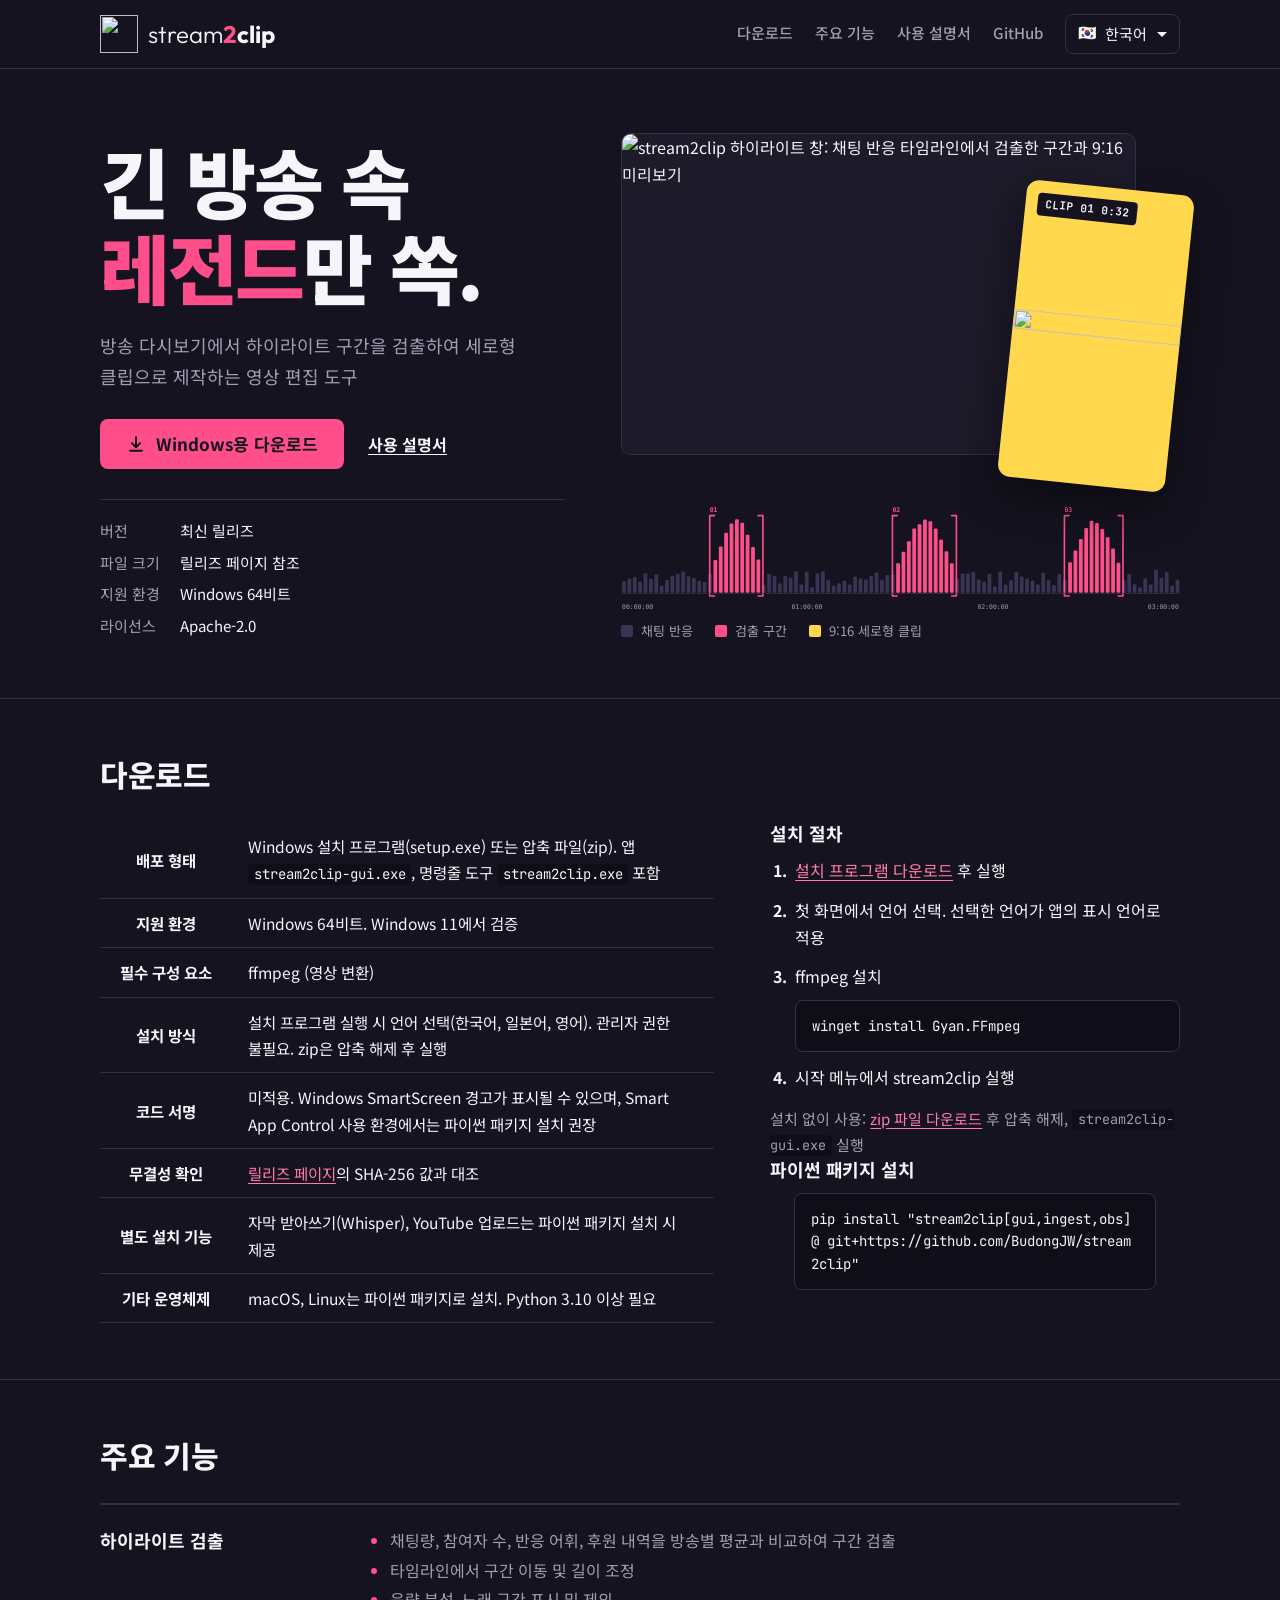
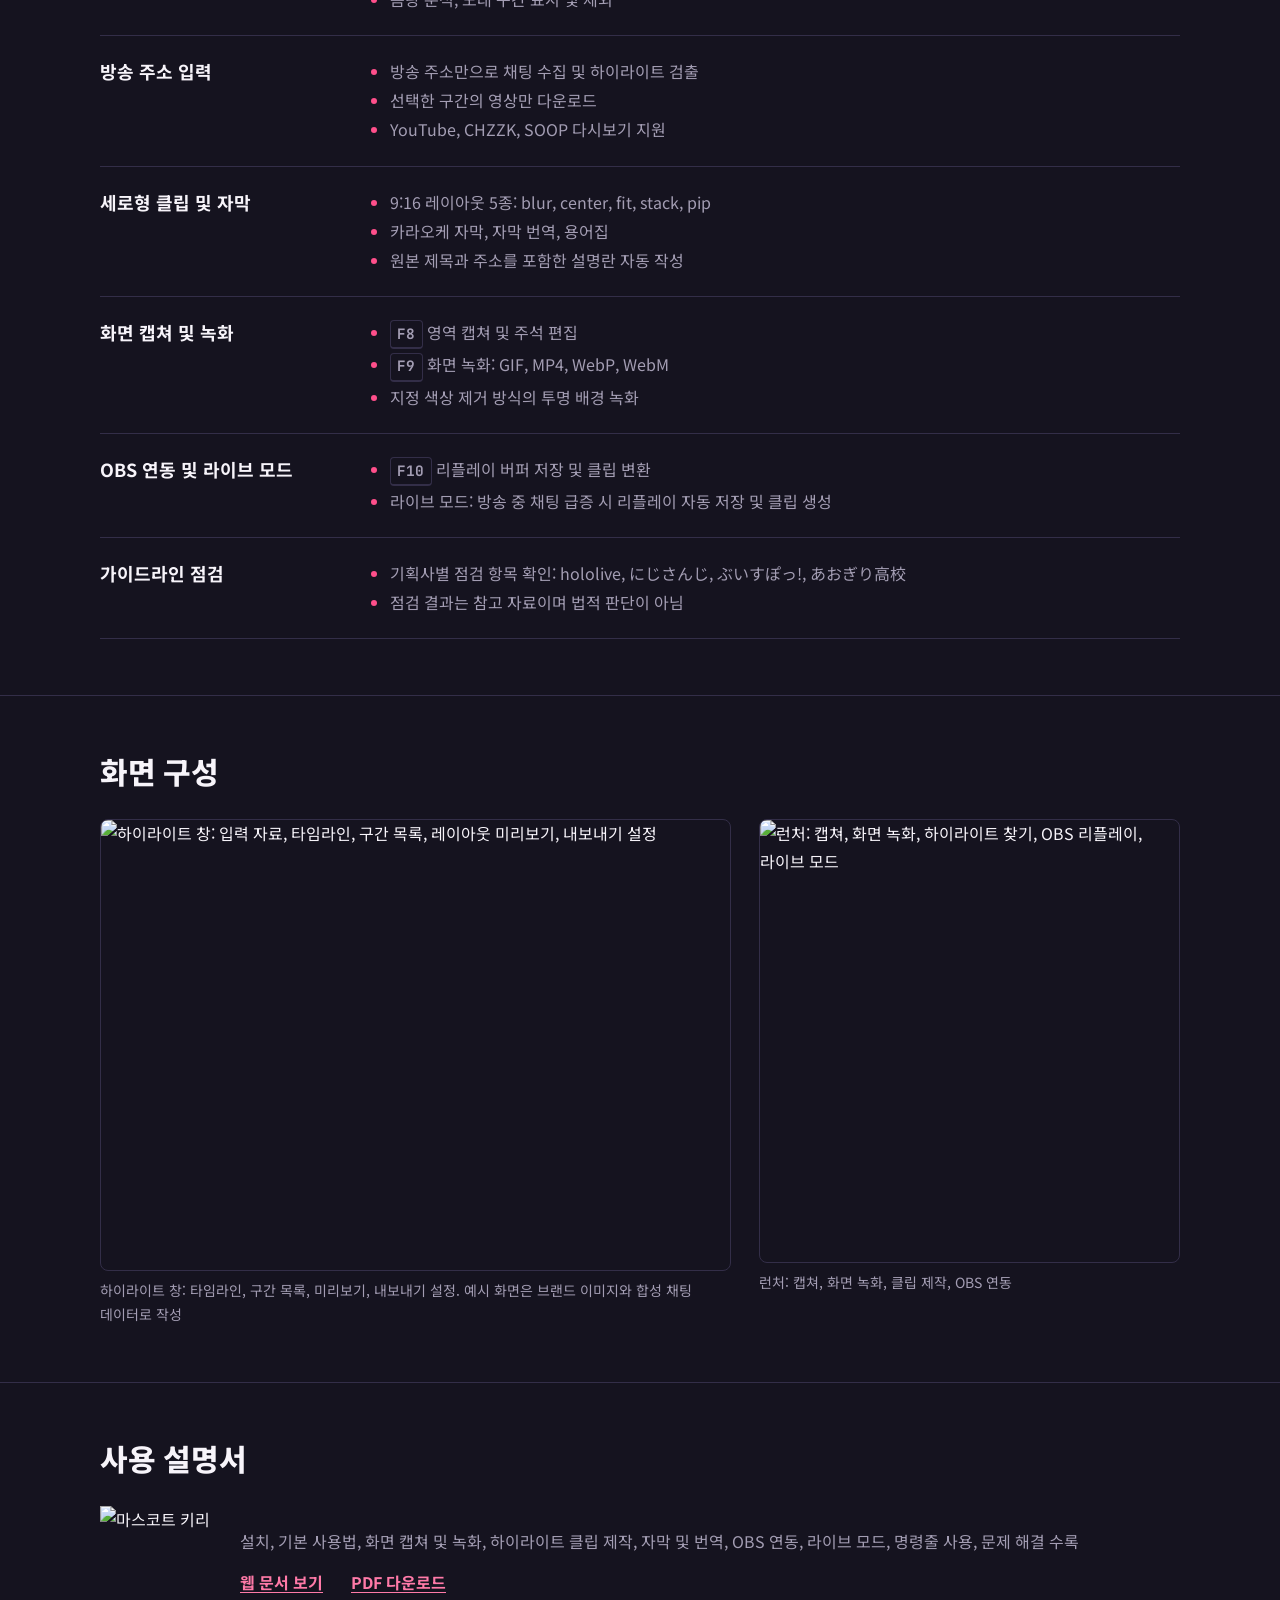
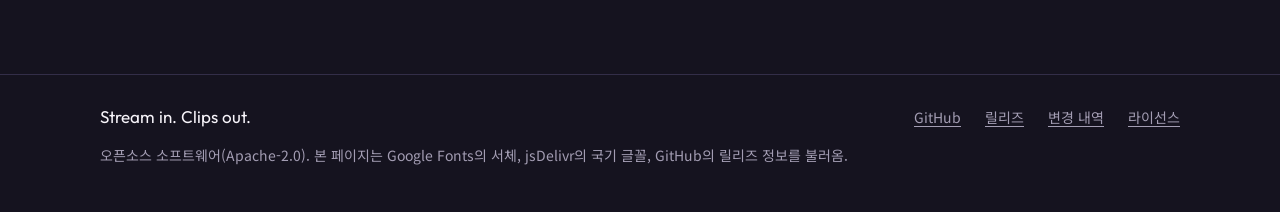
==== site/index.html @ 58d114ca "Release 0.6.0 Version numbers, changelog, README and docs for the new clip tools, the site manual in" ====
<!DOCTYPE html>
<html lang="ko">
<head>
<meta charset="utf-8">
<meta name="viewport" content="width=device-width, initial-scale=1">
<title>stream2clip - 방송 하이라이트 클립 제작 도구</title>
<meta name="description" content="방송 다시보기에서 하이라이트 구간을 검출하여 세로형 클립으로 제작하는 영상 편집 도구. Windows 실행 파일과 사용 설명서 제공.">
<meta name="theme-color" content="#15131F">
<meta property="og:type" content="website">
<meta property="og:title" content="stream2clip - Stream in. Clips out.">
<meta property="og:description" content="방송 다시보기에서 하이라이트 구간을 검출하여 세로형 클립으로 제작하는 영상 편집 도구">
<meta property="og:image" content="https://budongjw.github.io/stream2clip/assets/social.png">
<meta name="twitter:card" content="summary_large_image">
<link rel="alternate" hreflang="ko" href="https://budongjw.github.io/stream2clip/">
<link rel="alternate" hreflang="en" href="https://budongjw.github.io/stream2clip/en/">
<link rel="alternate" hreflang="ja" href="https://budongjw.github.io/stream2clip/ja/">
<link rel="icon" href="assets/favicon.ico" sizes="48x48">
<link rel="icon" href="assets/favicon.svg" type="image/svg+xml">
<link rel="apple-touch-icon" href="assets/apple-touch-icon.png">
<link rel="preconnect" href="https://fonts.googleapis.com">
<link rel="preconnect" href="https://fonts.gstatic.com" crossorigin>
<link rel="stylesheet" href="https://fonts.googleapis.com/css2?family=JetBrains+Mono:wght@400;700&family=Noto+Sans+KR:wght@400;500;700;900&family=Outfit:wght@300;700&display=swap">
<link rel="stylesheet" href="css/site.css">
</head>
<body>
<a class="skip" href="#main">본문으로 이동</a>

<header class="top">
  <div class="wrap">
    <a class="lockup" href="./" aria-label="stream2clip 홈">
      <img src="assets/symbol-on-dark.svg" alt="" width="38" height="38">
      <span><span class="s">stream</span><span class="two">2</span><span class="c">clip</span></span>
    </a>
    <nav class="nav" aria-label="주요 메뉴">
      <a href="#download">다운로드</a>
      <a href="#features">주요 기능</a>
      <a href="guide.html">사용 설명서</a>
      <a href="https://github.com/BudongJW/stream2clip">GitHub</a>
      <details class="lang">
        <summary aria-label="언어 선택"><span class="flag">🇰🇷</span> 한국어</summary>
        <ul>
          <li><a href="./" lang="ko" aria-current="true"><span class="flag">🇰🇷</span> 한국어</a></li>
          <li><a href="en/" lang="en" hreflang="en"><span class="flag">🇺🇸</span> English</a></li>
          <li><a href="ja/" lang="ja" hreflang="ja"><span class="flag">🇯🇵</span> 日本語</a></li>
        </ul>
      </details>
    </nav>
  </div>
</header>

<main id="main">
  <section class="hero">
    <div class="wrap">
      <div>
        <h1>긴 방송 속<br><em>레전드</em>만 쏙.</h1>
        <p class="summary">방송 다시보기에서 하이라이트 구간을 검출하여 세로형 클립으로 제작하는 영상 편집 도구</p>
        <div class="actions">
          <a class="btn" data-download href="https://github.com/BudongJW/stream2clip/releases/latest">
            <svg viewBox="0 0 24 24" fill="none" stroke="currentColor" stroke-width="2.4" stroke-linecap="round" stroke-linejoin="round" aria-hidden="true"><path d="M12 4v11"/><path d="m7 11 5 5 5-5"/><path d="M5 20h14"/></svg>
            Windows용 다운로드
          </a>
          <a class="text" href="guide.html">사용 설명서</a>
        </div>
        <dl class="facts">
          <dt>버전</dt><dd data-release="version">최신 릴리즈</dd>
          <dt>파일 크기</dt><dd data-release="size">릴리즈 페이지 참조</dd>
          <dt>지원 환경</dt><dd>Windows 64비트</dd>
          <dt>라이선스</dt><dd>Apache-2.0</dd>
        </dl>
      </div>

      <div>
        <div class="stage">
          <div class="frame">
            <img src="assets/shots/highlights_window.png" alt="stream2clip 하이라이트 창: 채팅 반응 타임라인에서 검출한 구간과 9:16 미리보기" width="1350" height="964">
          </div>
          <div class="clipcard" aria-hidden="true">
            <span class="time">CLIP 01 0:32</span>
            <img src="assets/kiri/kiri_laugh_512.png" alt="" width="512" height="512">
          </div>
        </div>
        <div class="timeline">
          <img src="img/timeline.svg" alt="채팅 반응 타임라인: 회색 막대는 평소 채팅량, 분홍 막대 세 묶음은 클립으로 검출된 구간" width="1040" height="196">
          <ul class="legend">
            <li><span class="sw"></span>채팅 반응</li>
            <li><span class="sw clip"></span>검출 구간</li>
            <li><span class="sw vert"></span>9:16 세로형 클립</li>
          </ul>
        </div>
      </div>
    </div>
  </section>

  <section class="block" id="download">
    <div class="wrap">
      <h2>다운로드</h2>
      <div class="split">
        <div class="tablewrap">
          <table>
            <tbody>
              <tr><th scope="row">배포 형태</th><td>Windows 설치 프로그램(setup.exe) 또는 압축 파일(zip). 앱 <code>stream2clip-gui.exe</code>, 명령줄 도구 <code>stream2clip.exe</code> 포함</td></tr>
              <tr><th scope="row">지원 환경</th><td>Windows 64비트. Windows 11에서 검증</td></tr>
              <tr><th scope="row">필수 구성 요소</th><td>ffmpeg (영상 변환)</td></tr>
              <tr><th scope="row">설치 방식</th><td>설치 프로그램 실행 시 언어 선택(한국어, 일본어, 영어). 관리자 권한 불필요. zip은 압축 해제 후 실행</td></tr>
              <tr><th scope="row">코드 서명</th><td>미적용. Windows SmartScreen 경고가 표시될 수 있으며, Smart App Control 사용 환경에서는 파이썬 패키지 설치 권장</td></tr>
              <tr><th scope="row">무결성 확인</th><td><a href="https://github.com/BudongJW/stream2clip/releases/latest">릴리즈 페이지</a>의 SHA-256 값과 대조</td></tr>
              <tr><th scope="row">별도 설치 기능</th><td>자막 받아쓰기(Whisper), YouTube 업로드는 파이썬 패키지 설치 시 제공</td></tr>
              <tr><th scope="row">기타 운영체제</th><td>macOS, Linux는 파이썬 패키지로 설치. Python 3.10 이상 필요</td></tr>
            </tbody>
          </table>
        </div>
        <div>
          <h3>설치 절차</h3>
          <ol class="procedure">
            <li><a data-download href="https://github.com/BudongJW/stream2clip/releases/latest">설치 프로그램 다운로드</a> 후 실행</li>
            <li>첫 화면에서 언어 선택. 선택한 언어가 앱의 표시 언어로 적용</li>
            <li>ffmpeg 설치
              <pre><code>winget install Gyan.FFmpeg</code></pre>
            </li>
            <li>시작 메뉴에서 stream2clip 실행</li>
          </ol>
          <p class="alt">설치 없이 사용: <a data-download="zip" href="https://github.com/BudongJW/stream2clip/releases/latest">zip 파일 다운로드</a> 후 압축 해제, <code>stream2clip-gui.exe</code> 실행</p>
          <h3 class="spaced">파이썬 패키지 설치</h3>
          <pre class="wrap"><code>pip install "stream2clip[gui,ingest,obs] @ git+https://github.com/BudongJW/stream2clip"</code></pre>
        </div>
      </div>
    </div>
  </section>

  <section class="block" id="features">
    <div class="wrap">
      <h2>주요 기능</h2>
      <dl class="features">
        <div>
          <dt>하이라이트 검출</dt>
          <dd><ul>
            <li>채팅량, 참여자 수, 반응 어휘, 후원 내역을 방송별 평균과 비교하여 구간 검출</li>
            <li>타임라인에서 구간 이동 및 길이 조정</li>
            <li>음량 분석, 노래 구간 표시 및 제외</li>
          </ul></dd>
        </div>
        <div>
          <dt>방송 주소 입력</dt>
          <dd><ul>
            <li>방송 주소만으로 채팅 수집 및 하이라이트 검출</li>
            <li>선택한 구간의 영상만 다운로드</li>
            <li>YouTube, CHZZK, SOOP 다시보기 지원</li>
          </ul></dd>
        </div>
        <div>
          <dt>세로형 클립 및 자막</dt>
          <dd><ul>
            <li>9:16 레이아웃 5종: blur, center, fit, stack, pip</li>
            <li>카라오케 자막, 자막 번역, 용어집</li>
            <li>원본 제목과 주소를 포함한 설명란 자동 작성</li>
          </ul></dd>
        </div>
        <div>
          <dt>화면 캡쳐 및 녹화</dt>
          <dd><ul>
            <li><kbd>F8</kbd> 영역 캡쳐 및 주석 편집</li>
            <li><kbd>F9</kbd> 화면 녹화: GIF, MP4, WebP, WebM</li>
            <li>지정 색상 제거 방식의 투명 배경 녹화</li>
          </ul></dd>
        </div>
        <div>
          <dt>OBS 연동 및 라이브 모드</dt>
          <dd><ul>
            <li><kbd>F10</kbd> 리플레이 버퍼 저장 및 클립 변환</li>
            <li>라이브 모드: 방송 중 채팅 급증 시 리플레이 자동 저장 및 클립 생성</li>
          </ul></dd>
        </div>
        <div>
          <dt>가이드라인 점검</dt>
          <dd><ul>
            <li>기획사별 점검 항목 확인: hololive, にじさんじ, ぶいすぽっ!, あおぎり高校</li>
            <li>점검 결과는 참고 자료이며 법적 판단이 아님</li>
          </ul></dd>
        </div>
      </dl>
    </div>
  </section>

  <section class="block" id="screens">
    <div class="wrap">
      <h2>화면 구성</h2>
      <div class="shots">
        <figure>
          <img src="assets/shots/highlights_window.png" alt="하이라이트 창: 입력 자료, 타임라인, 구간 목록, 레이아웃 미리보기, 내보내기 설정" width="1350" height="964" loading="lazy">
          <figcaption>하이라이트 창: 타임라인, 구간 목록, 미리보기, 내보내기 설정. 예시 화면은 브랜드 이미지와 합성 채팅 데이터로 작성</figcaption>
        </figure>
        <figure>
          <img src="assets/shots/launcher.png" alt="런처: 캡쳐, 화면 녹화, 하이라이트 찾기, OBS 리플레이, 라이브 모드" width="979" height="1031" loading="lazy">
          <figcaption>런처: 캡쳐, 화면 녹화, 클립 제작, OBS 연동</figcaption>
        </figure>
      </div>
    </div>
  </section>

  <section class="block" id="manual">
    <div class="wrap">
      <h2>사용 설명서</h2>
      <div class="manual">
        <img src="assets/kiri/kiri_wink_512.png" alt="마스코트 키리" width="512" height="512" loading="lazy">
        <div>
          <p>설치, 기본 사용법, 화면 캡쳐 및 녹화, 하이라이트 클립 제작, 자막 및 번역, OBS 연동, 라이브 모드, 명령줄 사용, 문제 해결 수록</p>
          <ul class="links">
            <li><a href="guide.html">웹 문서 보기</a></li>
            <li><a href="stream2clip-guide.pdf" download>PDF 다운로드</a></li>
          </ul>
        </div>
      </div>
    </div>
  </section>
</main>

<footer>
  <div class="wrap">
    <span class="tagline">Stream in. Clips out.</span>
    <a href="https://github.com/BudongJW/stream2clip">GitHub</a>
    <a href="https://github.com/BudongJW/stream2clip/releases">릴리즈</a>
    <a href="https://github.com/BudongJW/stream2clip/blob/main/CHANGELOG.md">변경 내역</a>
    <a href="https://github.com/BudongJW/stream2clip/blob/main/LICENSE">라이선스</a>
    <p>오픈소스 소프트웨어(Apache-2.0). 본 페이지는 Google Fonts의 서체, jsDelivr의 국기 글꼴, GitHub의 릴리즈 정보를 불러옴.</p>
  </div>
</footer>

<script src="js/site.js" defer></script>
</body>
</html>
---- site/css/site.css ----
/* stream2clip site. Colors and type are the brand's (assets/brand); the layout follows the content:
   facts in tables, procedures in numbered lists, no decoration that carries no information. */

:root {
  --ink: #15131F;
  --paper: #F7F4FA;
  --pink: #FF4F8B;
  --pink-light: #FF7AA8;
  --highlight: #FFD84D;
  --surface: #1D1A29;
  --border: #332E48;
  --muted: #A39DB3;

  --bg: var(--ink);
  --fg: var(--paper);
  --line: var(--border);
  --soft: var(--muted);
  --code-bg: #0F0D17;
  --link: var(--pink-light);

  --wordmark: "Outfit", "Noto Sans KR", sans-serif;
  --body: "Noto Sans KR", "Malgun Gothic", "Apple SD Gothic Neo", "Noto Sans CJK KR", sans-serif;
  --code: "JetBrains Mono", "Cascadia Mono", Consolas, "Noto Sans KR", monospace;
  --wrap: 1080px;
}

/* Japanese pages use the Japanese cut of the same face (the Korean one draws some kanji differently). */
:lang(ja) { --body: "Noto Sans JP", "Yu Gothic", "Hiragino Sans", "Noto Sans KR", sans-serif; --wordmark: "Outfit", "Noto Sans JP", sans-serif; }

/* The manual is read and printed on paper. */
.paper {
  --bg: var(--paper);
  --fg: var(--ink);
  --line: #DDD6E8;
  --soft: #5A5468;
  --code-bg: #ECE7F3;
  --link: #B81452;
}

* { box-sizing: border-box; }
html { -webkit-text-size-adjust: 100%; }
body {
  margin: 0;
  background: var(--bg);
  color: var(--fg);
  font-family: var(--body);
  font-size: 16px;
  line-height: 1.7;
  word-break: keep-all;
  overflow-wrap: anywhere;
}
img { max-width: 100%; height: auto; display: block; }
a { color: var(--link); text-underline-offset: 3px; }
h1, h2, h3 { line-height: 1.3; letter-spacing: -.01em; }
.wrap { width: min(var(--wrap), 100% - 48px); margin-inline: auto; }
.skip { position: absolute; left: -999px; top: 8px; background: var(--pink); color: var(--ink); padding: 8px 14px; border-radius: 6px; font-weight: 700; }
.skip:focus { left: 12px; }
:focus-visible { outline: 2px solid var(--highlight); outline-offset: 2px; }

/* ---------------------------------------------------------------- header */
.top { border-bottom: 1px solid var(--line); }
.top .wrap { display: flex; align-items: center; gap: 24px; min-height: 68px; }
.lockup { display: inline-flex; align-items: center; gap: 10px; text-decoration: none; color: var(--fg); font-family: var(--wordmark); font-size: 24px; line-height: 1; }
.lockup img { width: 38px; height: 38px; }
.lockup, .lockup span { flex: none; white-space: nowrap; }
.lockup .s { font-weight: 300; }
.lockup .two { font-weight: 700; color: var(--pink); }
.lockup .c { font-weight: 700; }
.nav { margin-left: auto; display: flex; flex-wrap: wrap; gap: 4px 22px; }
.nav a { color: var(--soft); text-decoration: none; font-size: 15px; font-weight: 500; padding: 6px 0; }
.nav a:hover { color: var(--fg); text-decoration: underline; }
.nav a[aria-current="page"] { color: var(--fg); font-weight: 700; }

/* Language menu. Windows has no flag emoji of its own, so the flags come from a small font that holds only them. */
@font-face {
  font-family: "Twemoji Country Flags";
  unicode-range: U+1F1E6-1F1FF;
  src: url("https://cdn.jsdelivr.net/npm/country-flag-emoji-polyfill@0.1.10/dist/TwemojiCountryFlags.woff2") format("woff2");
  font-display: swap;
}
.flag { font-family: "Twemoji Country Flags", "Apple Color Emoji", "Noto Color Emoji", sans-serif; }
.lang { position: relative; font-size: 15px; }
.lang summary { display: flex; align-items: center; gap: 8px; list-style: none; cursor: pointer; padding: 6px 12px; border: 1px solid var(--line); border-radius: 8px; color: var(--fg); white-space: nowrap; }
.lang summary::-webkit-details-marker { display: none; }
.lang summary::after { content: ""; border: 5px solid transparent; border-top-color: currentColor; margin: 5px 0 0 2px; }
.lang ul { position: absolute; right: 0; top: calc(100% + 6px); z-index: 5; margin: 0; padding: 6px; min-width: 100%; list-style: none; background: var(--bg); border: 1px solid var(--line); border-radius: 8px; }
.lang li a { display: flex; align-items: center; gap: 8px; padding: 8px 12px; border-radius: 6px; white-space: nowrap; }
.lang li a[aria-current] { font-weight: 700; color: var(--fg); }
.lang li a:hover { background: var(--code-bg); text-decoration: none; }

/* ---------------------------------------------------------------- shared pieces */
.btn {
  display: inline-flex; align-items: center; justify-content: center; gap: 10px;
  min-height: 50px; padding: 12px 26px; border-radius: 8px;
  background: var(--pink); color: var(--ink); font: 700 17px/1.2 var(--body); text-decoration: none;
}
.btn:hover { background: var(--pink-light); }
.btn svg { width: 20px; height: 20px; flex: none; }
code, kbd { font-family: var(--code); font-size: .9em; }
code { background: var(--code-bg); padding: .1em .4em; border-radius: 4px; }
kbd { display: inline-block; min-width: 1.9em; text-align: center; padding: .05em .45em; border-radius: 4px; border: 1px solid var(--line); border-bottom-width: 2px; font-weight: 700; }
pre { margin: 10px 0; padding: 14px 16px; border-radius: 8px; background: var(--code-bg); border: 1px solid var(--line); overflow-x: auto; font: 14px/1.6 var(--code); }
pre code { background: none; padding: 0; font-size: 1em; }
pre.wrap { white-space: pre-wrap; word-break: break-all; }
table { width: 100%; border-collapse: collapse; font-size: 15.5px; }
/* Header row and header column are centred; every cell is centred vertically. */
th, td { padding: 11px 16px; border-bottom: 1px solid var(--line); vertical-align: middle; }
td { text-align: left; }
th { text-align: center; font-weight: 700; }
thead th { font-size: 14px; color: var(--soft); border-bottom-width: 2px; white-space: nowrap; }
tbody th { white-space: nowrap; width: 1%; padding-inline: 20px; }
.tablewrap { overflow-x: auto; }
figure { margin: 0; }
figure img { border-radius: 8px; border: 1px solid var(--line); width: 100%; }
figcaption { font-size: 14px; color: var(--soft); margin-top: 8px; }

/* ---------------------------------------------------------------- home: hero */
.hero { padding: 64px 0 56px; }
.hero .wrap { display: grid; grid-template-columns: minmax(0, 5fr) minmax(0, 6fr); gap: 56px; align-items: center; }
.hero h1 { font-size: clamp(42px, 6vw, 76px); line-height: 1.14; letter-spacing: -.03em; font-weight: 900; margin: 0 0 20px; }
.hero h1 em { font-style: normal; color: var(--pink); }
.summary { font-size: 18px; color: var(--soft); margin: 0 0 28px; max-width: 26em; }
.actions { display: flex; flex-wrap: wrap; align-items: center; gap: 14px 24px; }
.actions .text { color: var(--fg); font-weight: 700; }
.facts { display: grid; grid-template-columns: auto 1fr; gap: 6px 20px; margin: 30px 0 0; padding: 18px 0 0; border-top: 1px solid var(--line); font-size: 15px; }
.facts dt { color: var(--soft); }
.facts dd { margin: 0; }

.stage { position: relative; padding-right: 44px; }
.frame { border-radius: 10px; border: 1px solid var(--line); background: var(--surface); overflow: hidden; aspect-ratio: 16 / 10; }
.frame img { width: 100%; height: 100%; object-fit: cover; object-position: left top; }
.clipcard {
  position: absolute; right: 0; bottom: -30px; width: 30%; aspect-ratio: 9 / 16;
  background: var(--highlight); color: var(--ink); border-radius: 12px; transform: rotate(6deg);
  box-shadow: 0 18px 40px rgba(0, 0, 0, .45); overflow: hidden; display: flex; flex-direction: column;
}
.clipcard .time { margin: 12px 12px 0; align-self: flex-start; background: var(--ink); color: var(--paper); font: 700 11px/1 var(--code); padding: 6px 8px; border-radius: 4px; white-space: nowrap; }
.clipcard img { margin-top: auto; width: 100%; }
.timeline { margin-top: 52px; }
.timeline img { width: 100%; }
.legend { display: flex; flex-wrap: wrap; gap: 4px 22px; margin: 8px 0 0; padding: 0; list-style: none; font-size: 13px; color: var(--soft); }
.legend li { display: inline-flex; align-items: center; gap: 8px; }
.sw { width: 12px; height: 12px; border-radius: 2px; background: #3A3454; }
.sw.clip { background: var(--pink); }
.sw.vert { background: var(--highlight); }

/* ---------------------------------------------------------------- home: sections */
.block { padding: 56px 0; border-top: 1px solid var(--line); }
.block h2 { font-size: 30px; font-weight: 800; margin: 0 0 28px; }
.block h3 { font-size: 18px; font-weight: 700; margin: 0 0 12px; }
.split { display: grid; grid-template-columns: minmax(0, 3fr) minmax(0, 2fr); gap: 56px; align-items: start; }
.procedure { margin: 0; padding-left: 1.3em; }
.procedure li { margin: 0 0 12px; padding-left: 4px; }
.procedure li::marker { font-weight: 700; }
.spaced { margin-top: 30px; }
.alt { margin: 14px 0 0; font-size: 15px; color: var(--soft); }

.features { margin: 0; }
.features > div { display: grid; grid-template-columns: 240px minmax(0, 1fr); gap: 32px; padding: 20px 0; border-bottom: 1px solid var(--line); }
.features > div:first-child { border-top: 2px solid var(--line); }
.features dt { font-size: 18px; font-weight: 700; }
.features dd { margin: 0; }
.features ul, .plain { margin: 0; padding-left: 1.1em; }
.features li, .plain li { margin: 2px 0; color: var(--soft); }
.features li::marker, .plain li::marker { color: var(--pink); }

.shots { display: grid; grid-template-columns: 3fr 2fr; gap: 28px; align-items: start; }
.manual { display: grid; grid-template-columns: 112px minmax(0, 1fr); gap: 28px; align-items: center; }
.manual .links { display: flex; flex-wrap: wrap; gap: 8px 28px; margin: 14px 0 0; padding: 0; list-style: none; font-weight: 700; }
.manual p { margin: 0; color: var(--soft); }

footer { border-top: 1px solid var(--line); padding: 28px 0 44px; color: var(--soft); font-size: 14px; }
footer .wrap { display: flex; flex-wrap: wrap; gap: 8px 24px; align-items: baseline; }
footer .tagline { font-family: var(--wordmark); font-size: 17px; color: var(--fg); margin-right: auto; }
footer a { color: var(--soft); }
footer .links { display: flex; flex-wrap: wrap; gap: 8px 24px; }
footer p { flex-basis: 100%; margin: 4px 0 0; }

/* ---------------------------------------------------------------- manual */
.dochead { padding: 40px 0 20px; border-bottom: 3px solid var(--pink); }
.dochead h1 { font-size: clamp(32px, 4.4vw, 46px); font-weight: 900; letter-spacing: -.02em; margin: 0 0 14px; }
.dochead dl { display: grid; grid-template-columns: auto 1fr; gap: 2px 18px; margin: 0; font-size: 15px; color: var(--soft); }
.dochead dd { margin: 0; color: var(--fg); }
.doc { display: grid; grid-template-columns: 220px minmax(0, 1fr); gap: 56px; padding: 32px 0 72px; align-items: start; }
.toc { position: sticky; top: 24px; font-size: 15px; max-height: calc(100vh - 48px); overflow: auto; }
.toc h2 { font-size: 15px; margin: 0 0 10px; }
.doc .toc ol { margin: 0; padding-left: 2.2em; }
.toc li { margin: 5px 0; }
.toc a { color: var(--fg); text-decoration: none; }
.toc a:hover { text-decoration: underline; }
.toc .pdf { display: inline-block; margin-top: 18px; font-weight: 700; color: var(--link); }

.doc article { min-width: 0; max-width: 46em; counter-reset: chapter; }
.doc article h2 { font-size: 26px; font-weight: 800; margin: 52px 0 14px; counter-increment: chapter; counter-reset: part; }
.doc article h2:first-child { margin-top: 0; }
.doc article h2::before { content: counter(chapter) ". "; }
.doc article h3 { font-size: 18px; font-weight: 700; margin: 28px 0 8px; counter-increment: part; }
.doc article h3::before { content: counter(chapter) "." counter(part) " "; }
.doc p { margin: 10px 0; }
.doc ul, .doc ol { padding-left: 1.3em; margin: 10px 0; }
.doc li { margin: 5px 0; }
.doc li::marker { font-weight: 700; }
.doc figure { margin: 20px 0; }
.doc table { margin: 12px 0; }
.note { border: 1px solid var(--line); border-radius: 8px; padding: 14px 18px; margin: 18px 0; }
.note h4 { margin: 0 0 6px; font-size: 15px; }
.note ul { margin: 0; }
.note.kiri { display: grid; grid-template-columns: 64px minmax(0, 1fr); gap: 16px; align-items: center; }

/* ---------------------------------------------------------------- small screens */
@media (max-width: 900px) {
  .hero { padding-top: 40px; }
  .hero .wrap, .split, .shots { grid-template-columns: 1fr; gap: 40px; }
  .features > div { grid-template-columns: 1fr; gap: 8px; }
  .dochead { padding-top: 28px; }
  .doc { grid-template-columns: 1fr; gap: 28px; padding-top: 24px; }
  .toc { position: static; max-height: none; padding-bottom: 20px; border-bottom: 1px solid var(--line); }
  .toc ol { columns: 2; column-gap: 32px; }
}
@media (max-width: 560px) {
  .wrap { width: min(var(--wrap), 100% - 32px); }
  .top .wrap { gap: 12px; padding: 10px 0; }
  .lockup { font-size: 20px; }
  .lockup img { width: 32px; height: 32px; }
  .nav { gap: 2px 16px; }
  .btn { width: 100%; }
  .stage { padding-right: 26px; }
  .clipcard { width: 36%; bottom: -24px; border-radius: 10px; }
  .clipcard .time { font-size: 9px; margin: 8px 8px 0; padding: 4px 5px; }
  .manual { grid-template-columns: 72px minmax(0, 1fr); gap: 18px; }
  .block { padding: 44px 0; }
  th, td { padding: 10px 10px; }
  tbody th { white-space: normal; width: 34%; padding-inline: 8px; }
}

/* ---------------------------------------------------------------- print: the manual as a PDF */
@page { size: A4; margin: 16mm 15mm; }
@media print {
  body { font-size: 10.5pt; line-height: 1.6; background: #fff; }
  .top, .toc, .skip, footer .links { display: none !important; }
  .wrap { width: 100%; }
  .doc { display: block; padding: 0; }
  .doc article { max-width: none; }
  .dochead { padding-top: 0; }
  .doc article h2 { margin-top: 26px; break-after: avoid; }
  .doc article h2:first-child { margin-top: 18px; }
  .doc article h3 { break-after: avoid; }
  pre, figure, tr, .note { break-inside: avoid; }
  pre { font-size: 9pt; white-space: pre-wrap; }
  .tablewrap { overflow: visible; }
  table { font-size: inherit; }
  .doc figure img { max-height: 90mm; width: auto; margin-inline: auto; }
  a { color: inherit; }
  footer { padding: 12px 0 0; font-size: 9pt; }
}
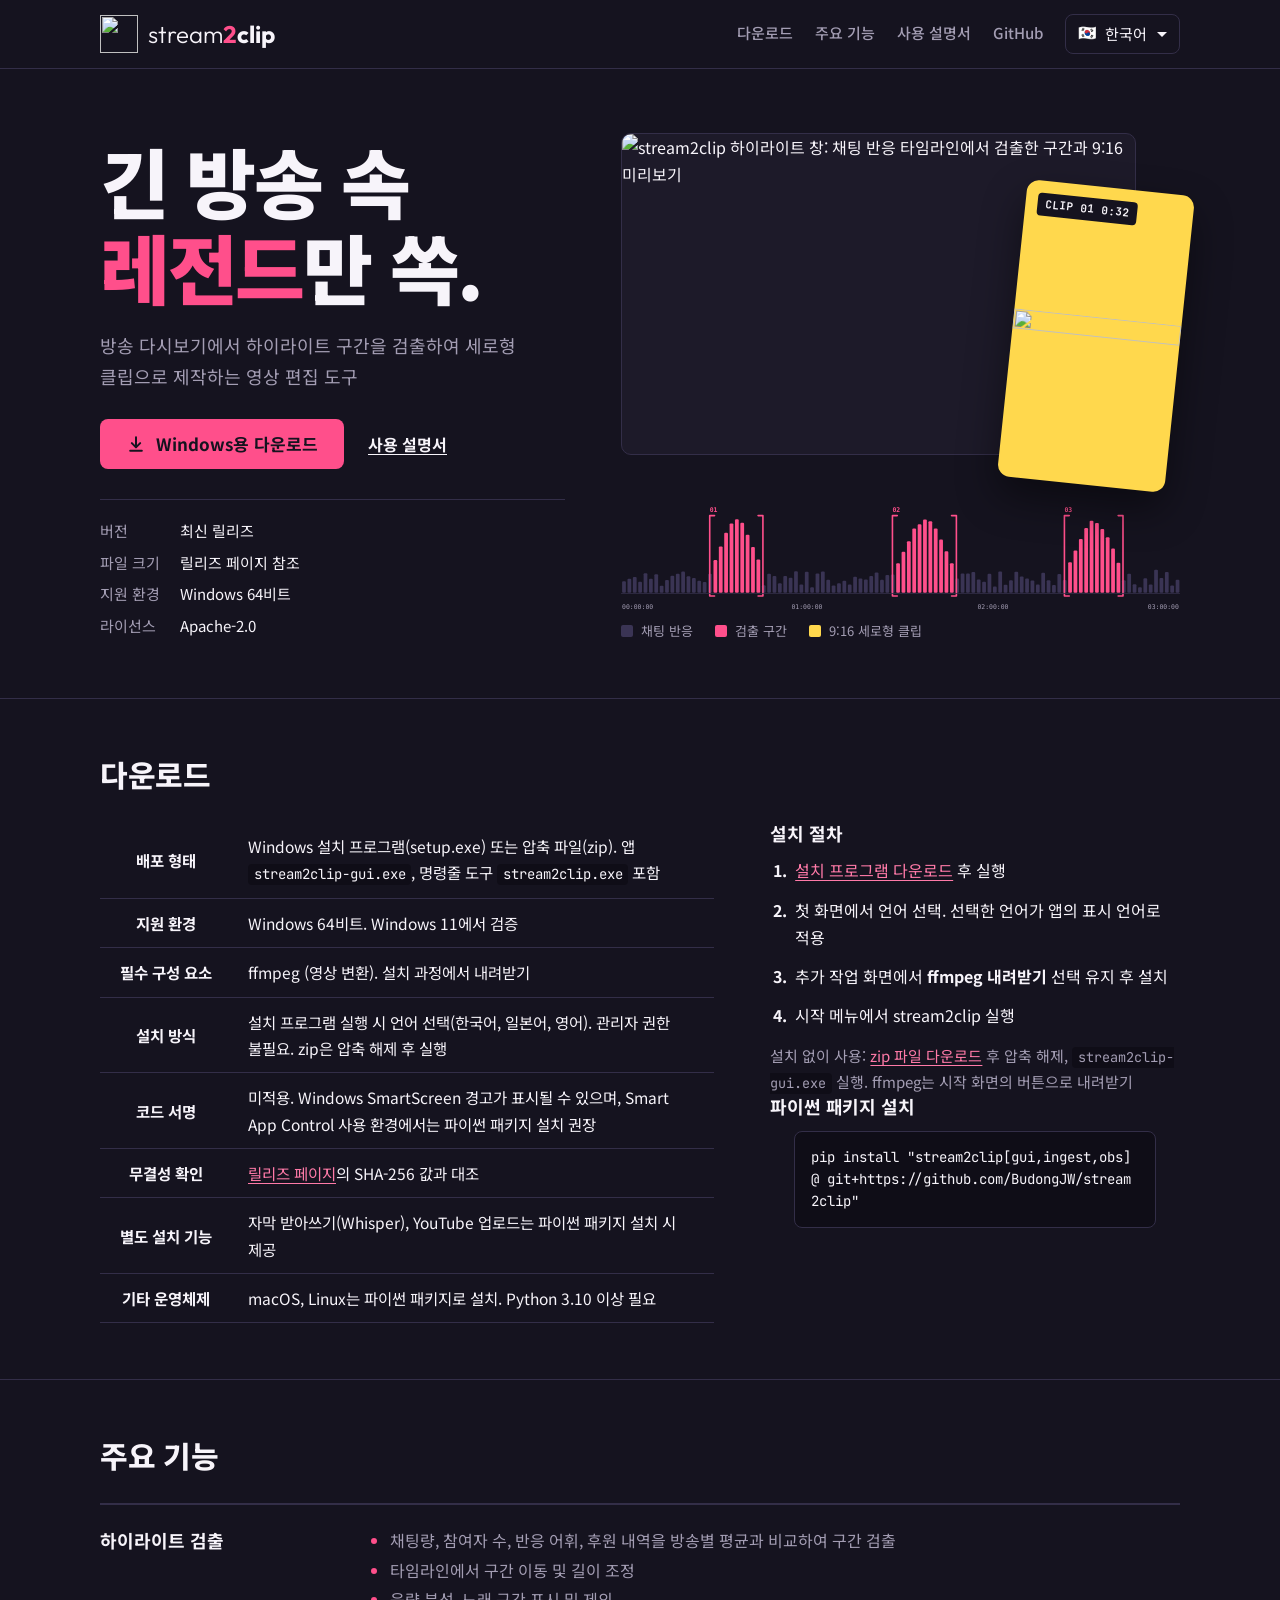
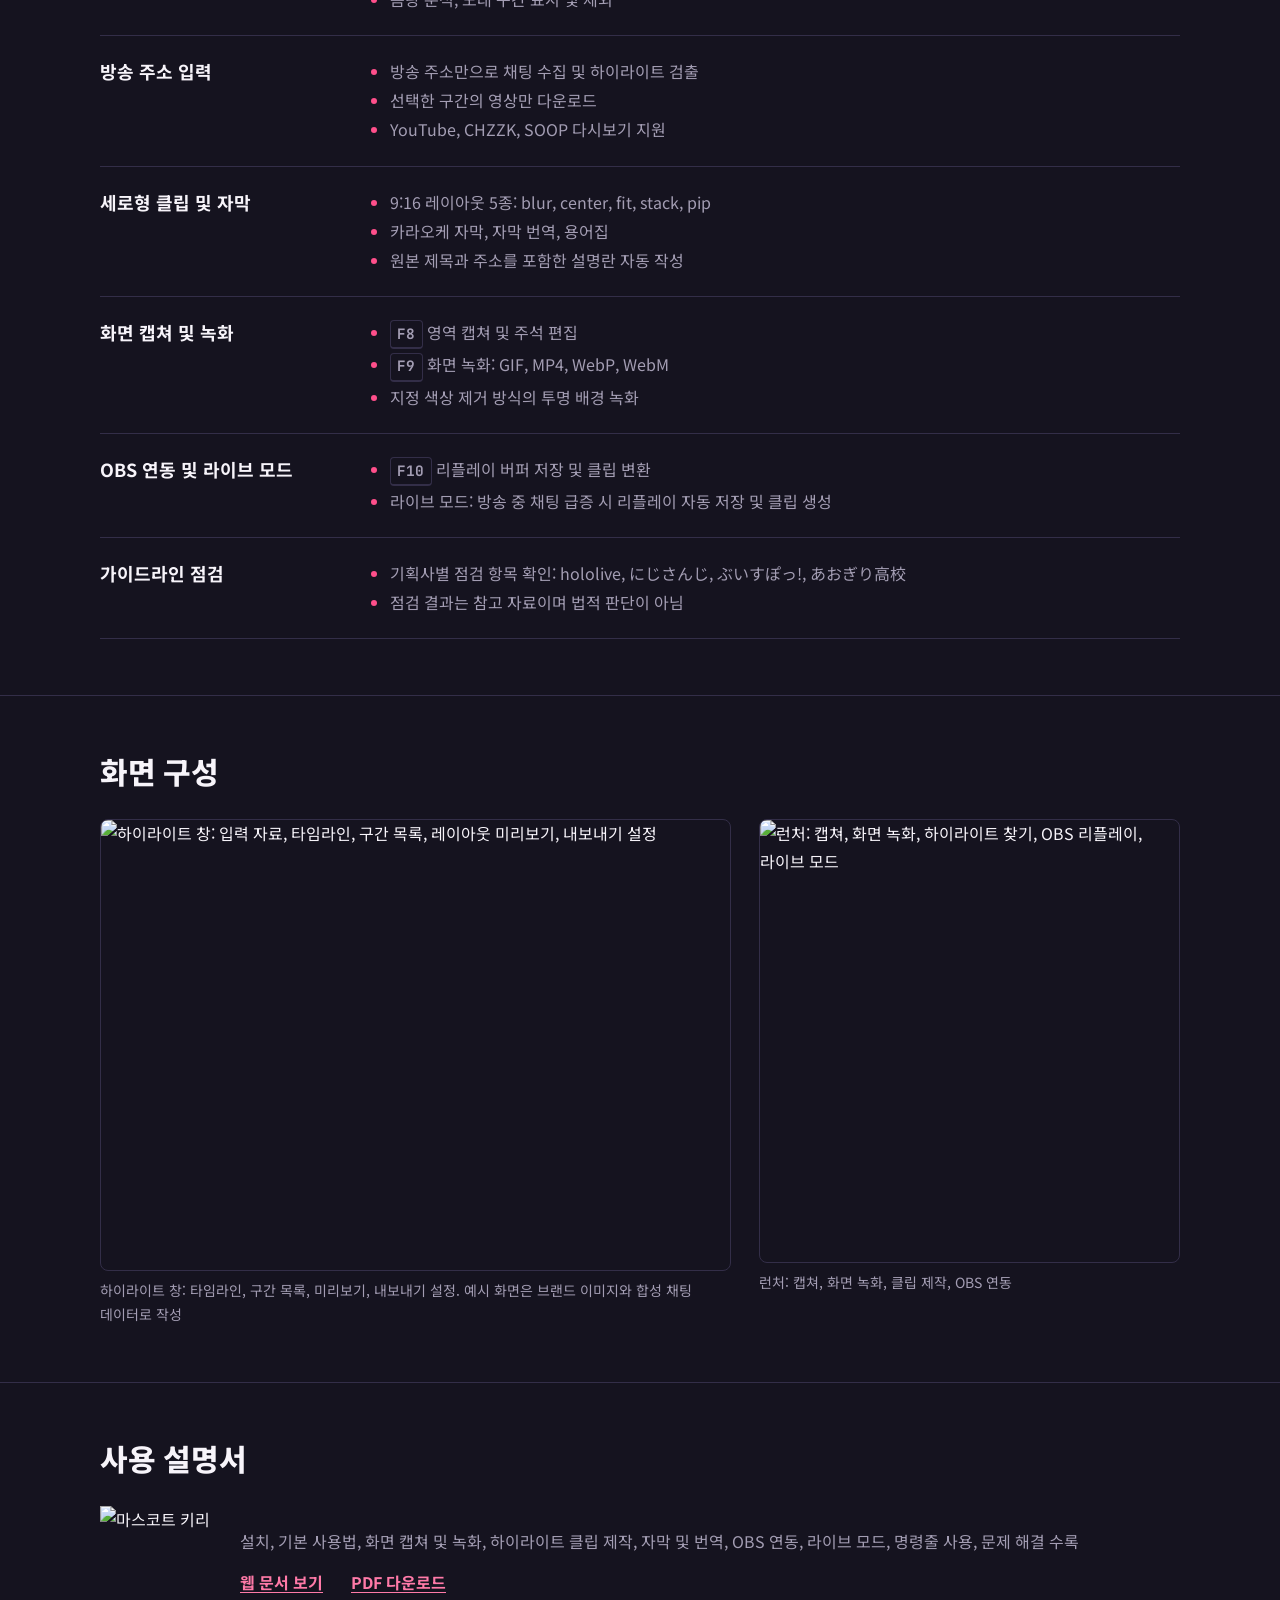
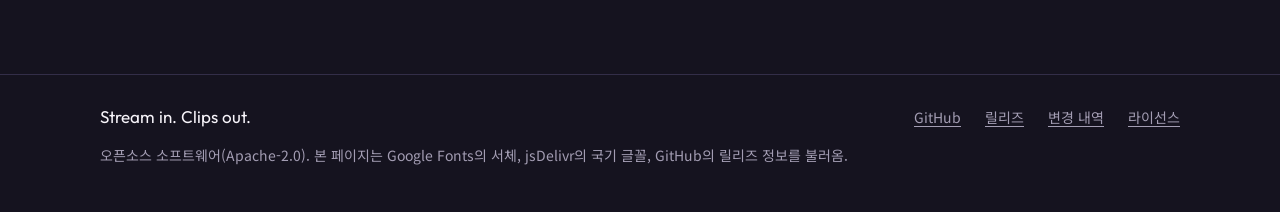
==== commit 0c3d1a97: "Describe the one-step setup and release it as 0.10.0 The README's install section starts with which " ====
--- a/site/index.html
+++ b/site/index.html
@@ -100,7 +100,7 @@
             <tbody>
               <tr><th scope="row">배포 형태</th><td>Windows 설치 프로그램(setup.exe) 또는 압축 파일(zip). 앱 <code>stream2clip-gui.exe</code>, 명령줄 도구 <code>stream2clip.exe</code> 포함</td></tr>
               <tr><th scope="row">지원 환경</th><td>Windows 64비트. Windows 11에서 검증</td></tr>
-              <tr><th scope="row">필수 구성 요소</th><td>ffmpeg (영상 변환)</td></tr>
+              <tr><th scope="row">필수 구성 요소</th><td>ffmpeg (영상 변환). 설치 과정에서 내려받기</td></tr>
               <tr><th scope="row">설치 방식</th><td>설치 프로그램 실행 시 언어 선택(한국어, 일본어, 영어). 관리자 권한 불필요. zip은 압축 해제 후 실행</td></tr>
               <tr><th scope="row">코드 서명</th><td>미적용. Windows SmartScreen 경고가 표시될 수 있으며, Smart App Control 사용 환경에서는 파이썬 패키지 설치 권장</td></tr>
               <tr><th scope="row">무결성 확인</th><td><a href="https://github.com/BudongJW/stream2clip/releases/latest">릴리즈 페이지</a>의 SHA-256 값과 대조</td></tr>
@@ -114,12 +114,10 @@
           <ol class="procedure">
             <li><a data-download href="https://github.com/BudongJW/stream2clip/releases/latest">설치 프로그램 다운로드</a> 후 실행</li>
             <li>첫 화면에서 언어 선택. 선택한 언어가 앱의 표시 언어로 적용</li>
-            <li>ffmpeg 설치
-              <pre><code>winget install Gyan.FFmpeg</code></pre>
-            </li>
+            <li>추가 작업 화면에서 <strong>ffmpeg 내려받기</strong> 선택 유지 후 설치</li>
             <li>시작 메뉴에서 stream2clip 실행</li>
           </ol>
-          <p class="alt">설치 없이 사용: <a data-download="zip" href="https://github.com/BudongJW/stream2clip/releases/latest">zip 파일 다운로드</a> 후 압축 해제, <code>stream2clip-gui.exe</code> 실행</p>
+          <p class="alt">설치 없이 사용: <a data-download="zip" href="https://github.com/BudongJW/stream2clip/releases/latest">zip 파일 다운로드</a> 후 압축 해제, <code>stream2clip-gui.exe</code> 실행. ffmpeg는 시작 화면의 버튼으로 내려받기</p>
           <h3 class="spaced">파이썬 패키지 설치</h3>
           <pre class="wrap"><code>pip install "stream2clip[gui,ingest,obs] @ git+https://github.com/BudongJW/stream2clip"</code></pre>
         </div>
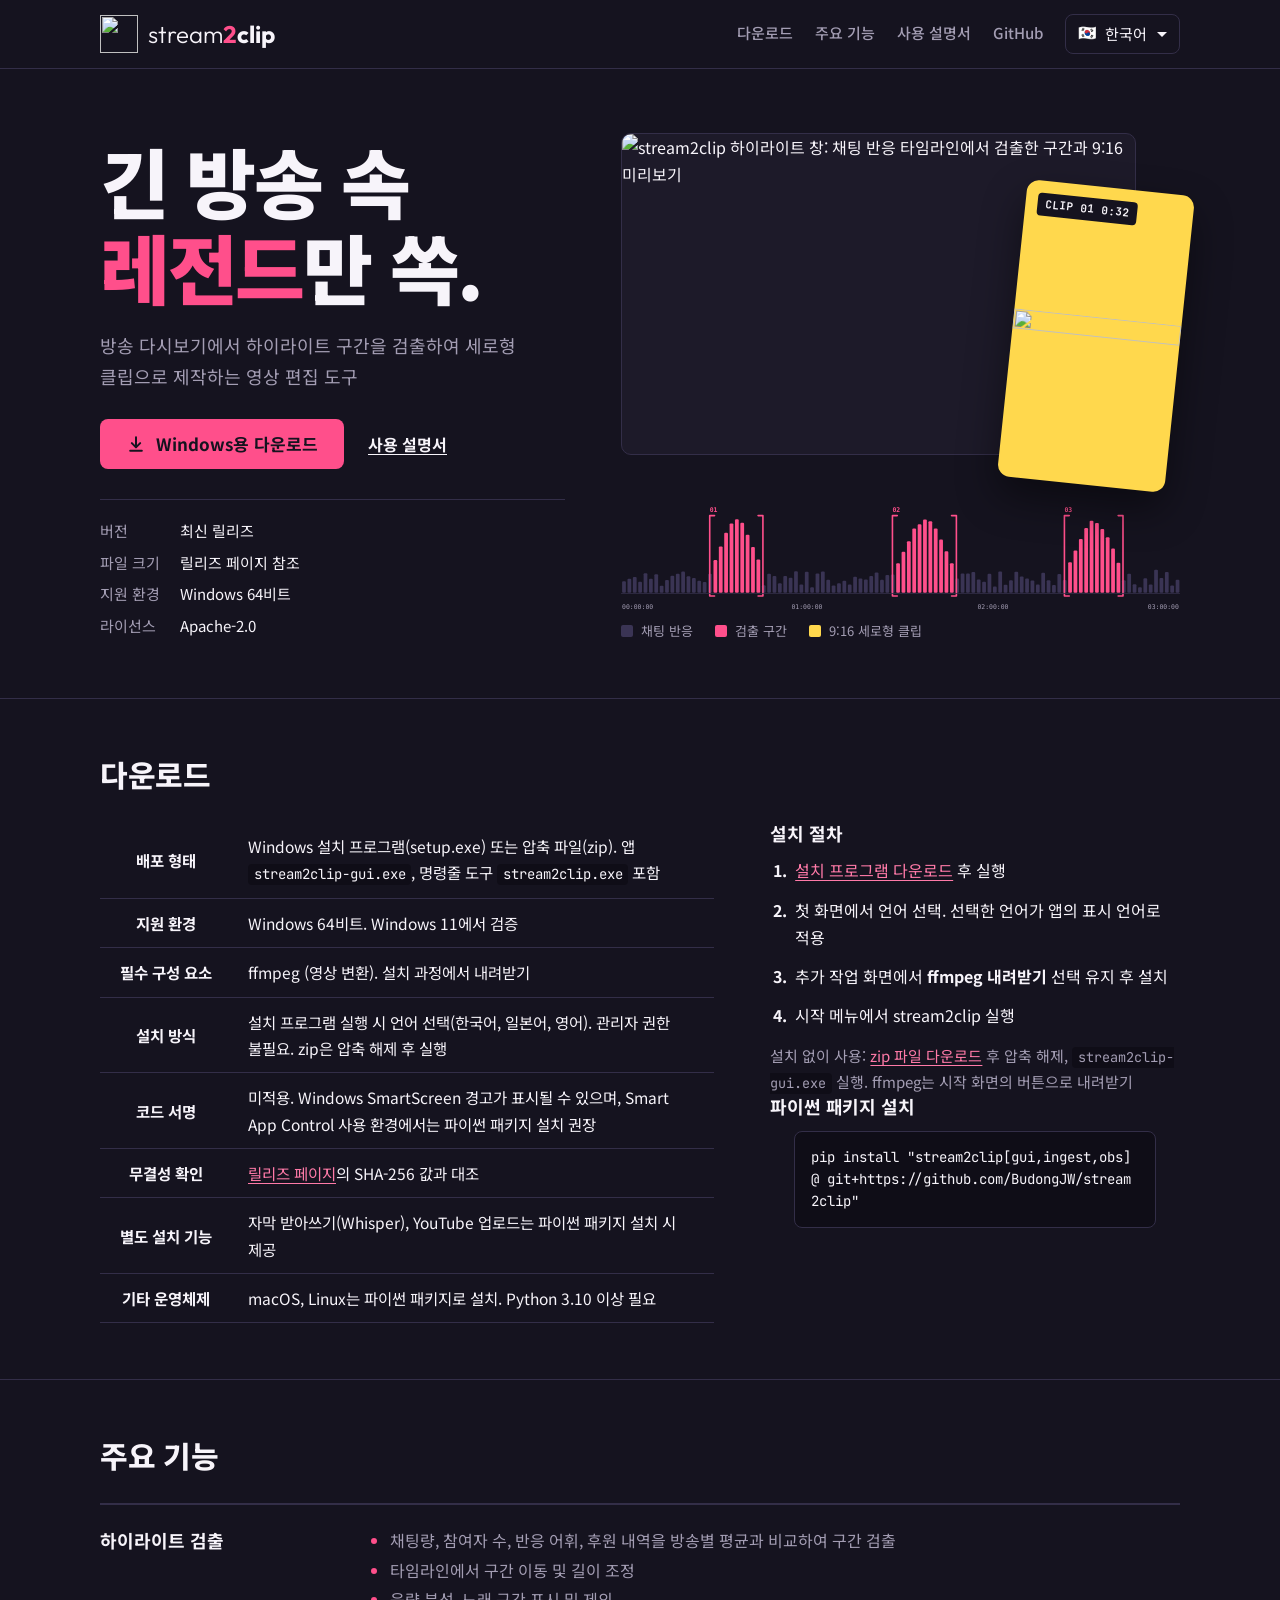
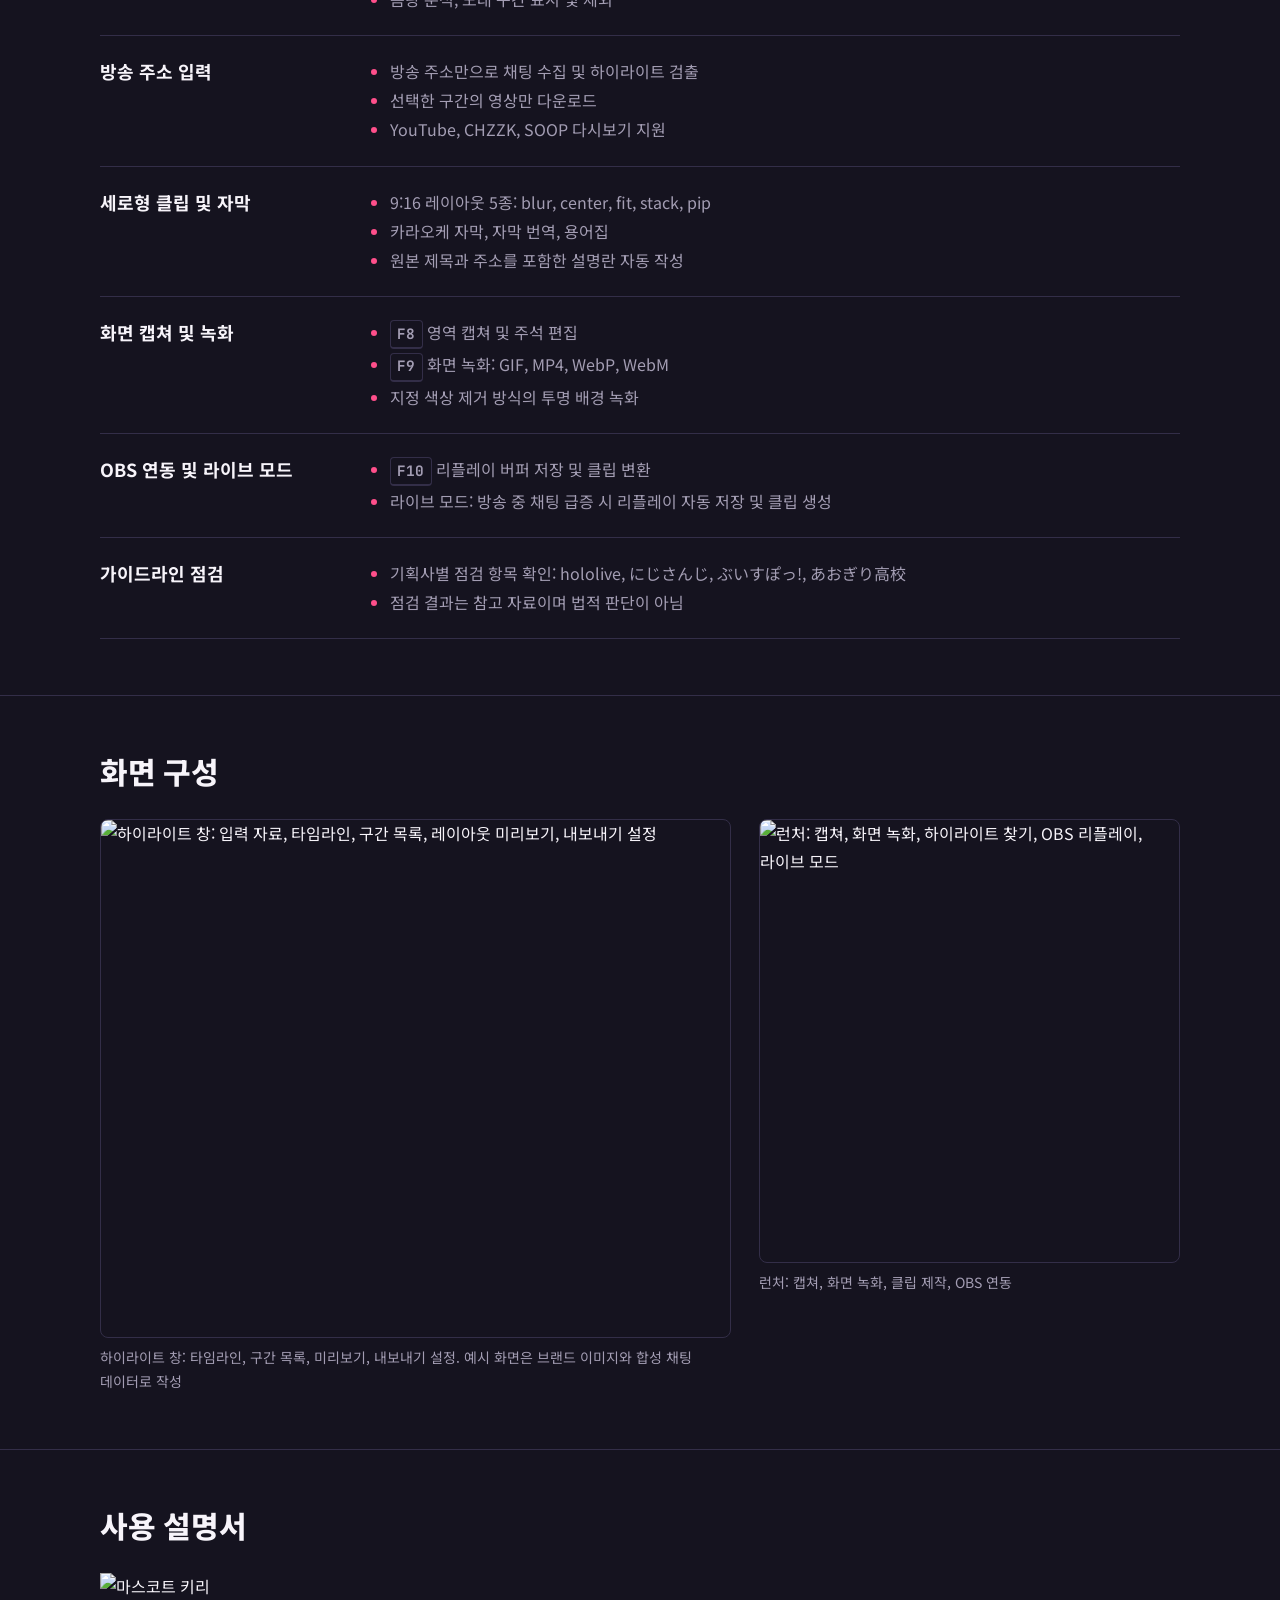
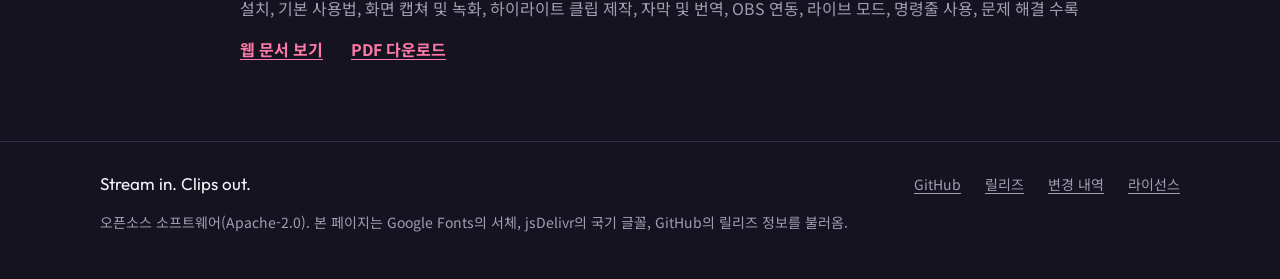
==== commit c6d73388: "Hand highlights to editing programs, compile clips, credit the source - handoff.py turns highlights " ====
--- a/site/index.html
+++ b/site/index.html
@@ -72,7 +72,7 @@
       <div>
         <div class="stage">
           <div class="frame">
-            <img src="assets/shots/highlights_window.png" alt="stream2clip 하이라이트 창: 채팅 반응 타임라인에서 검출한 구간과 9:16 미리보기" width="1350" height="964">
+            <img src="assets/shots/highlights_window.png" alt="stream2clip 하이라이트 창: 채팅 반응 타임라인에서 검출한 구간과 9:16 미리보기" width="1350" height="1108">
           </div>
           <div class="clipcard" aria-hidden="true">
             <span class="time">CLIP 01 0:32</span>
@@ -184,7 +184,7 @@
       <h2>화면 구성</h2>
       <div class="shots">
         <figure>
-          <img src="assets/shots/highlights_window.png" alt="하이라이트 창: 입력 자료, 타임라인, 구간 목록, 레이아웃 미리보기, 내보내기 설정" width="1350" height="964" loading="lazy">
+          <img src="assets/shots/highlights_window.png" alt="하이라이트 창: 입력 자료, 타임라인, 구간 목록, 레이아웃 미리보기, 내보내기 설정" width="1350" height="1108" loading="lazy">
           <figcaption>하이라이트 창: 타임라인, 구간 목록, 미리보기, 내보내기 설정. 예시 화면은 브랜드 이미지와 합성 채팅 데이터로 작성</figcaption>
         </figure>
         <figure>
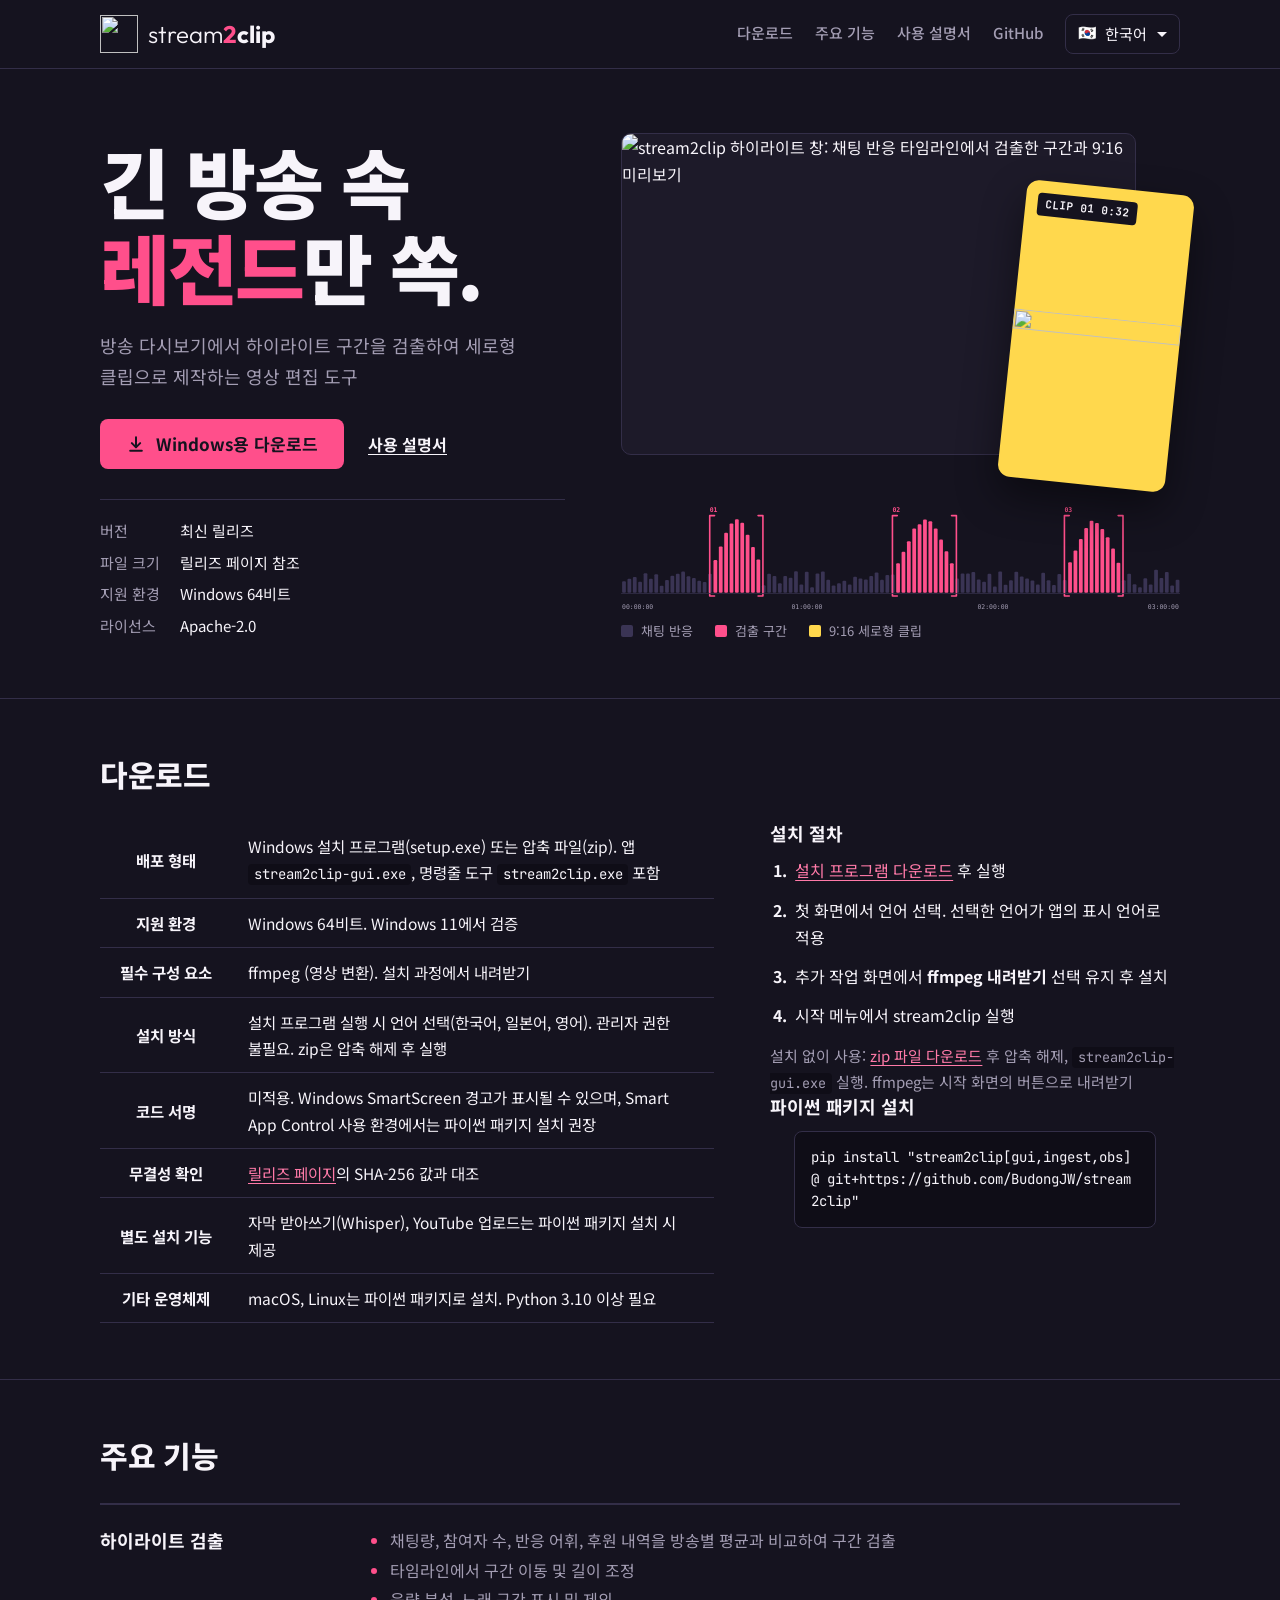
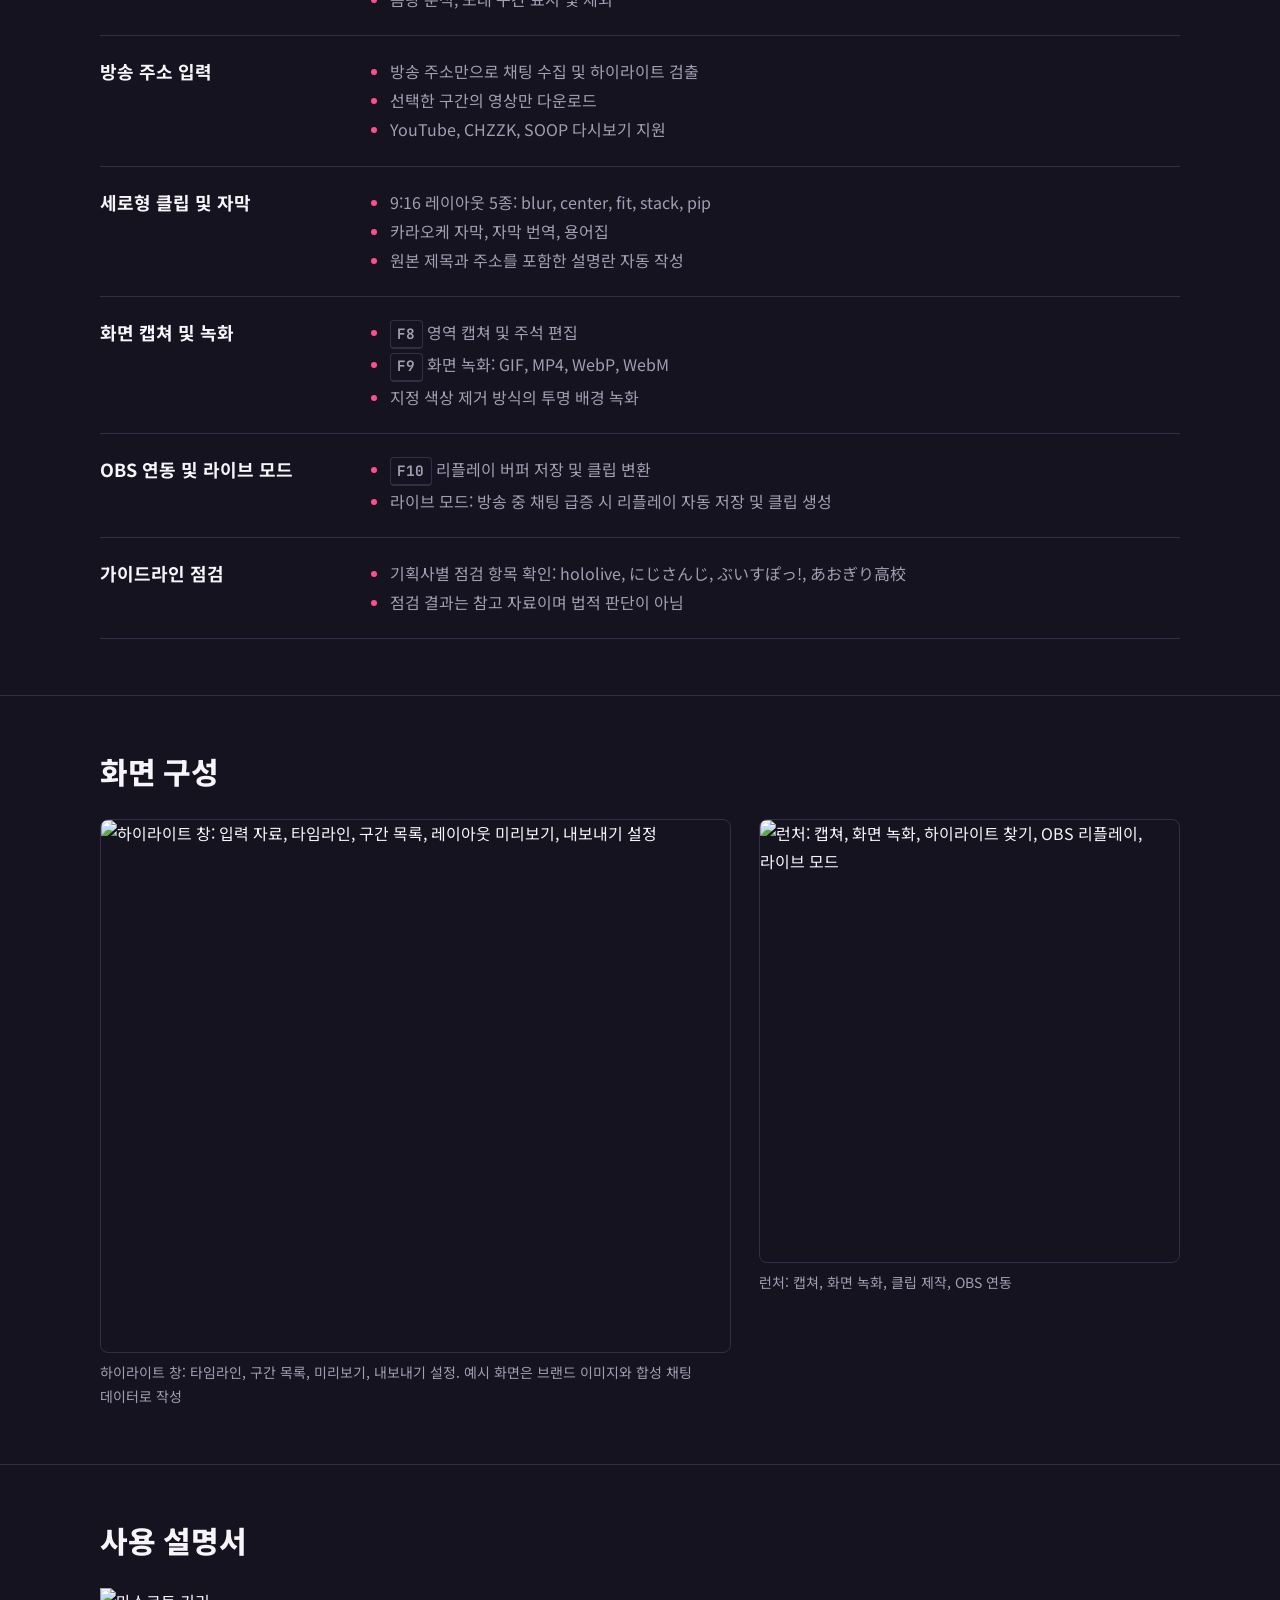
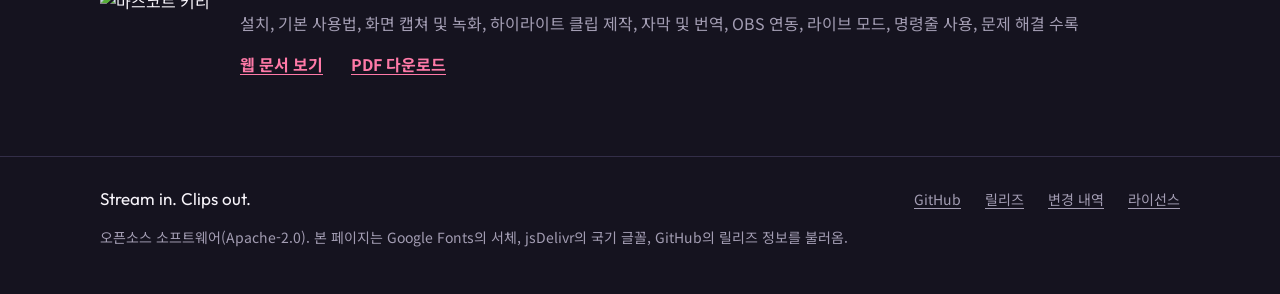
==== commit c3b57eff: "Shorten quiet stretches of a clip; tell about a newer release - --trim-silence (and a checkbox in th" ====
--- a/site/index.html
+++ b/site/index.html
@@ -72,7 +72,7 @@
       <div>
         <div class="stage">
           <div class="frame">
-            <img src="assets/shots/highlights_window.png" alt="stream2clip 하이라이트 창: 채팅 반응 타임라인에서 검출한 구간과 9:16 미리보기" width="1350" height="1108">
+            <img src="assets/shots/highlights_window.png" alt="stream2clip 하이라이트 창: 채팅 반응 타임라인에서 검출한 구간과 9:16 미리보기" width="1350" height="1140">
           </div>
           <div class="clipcard" aria-hidden="true">
             <span class="time">CLIP 01 0:32</span>
@@ -184,7 +184,7 @@
       <h2>화면 구성</h2>
       <div class="shots">
         <figure>
-          <img src="assets/shots/highlights_window.png" alt="하이라이트 창: 입력 자료, 타임라인, 구간 목록, 레이아웃 미리보기, 내보내기 설정" width="1350" height="1108" loading="lazy">
+          <img src="assets/shots/highlights_window.png" alt="하이라이트 창: 입력 자료, 타임라인, 구간 목록, 레이아웃 미리보기, 내보내기 설정" width="1350" height="1140" loading="lazy">
           <figcaption>하이라이트 창: 타임라인, 구간 목록, 미리보기, 내보내기 설정. 예시 화면은 브랜드 이미지와 합성 채팅 데이터로 작성</figcaption>
         </figure>
         <figure>
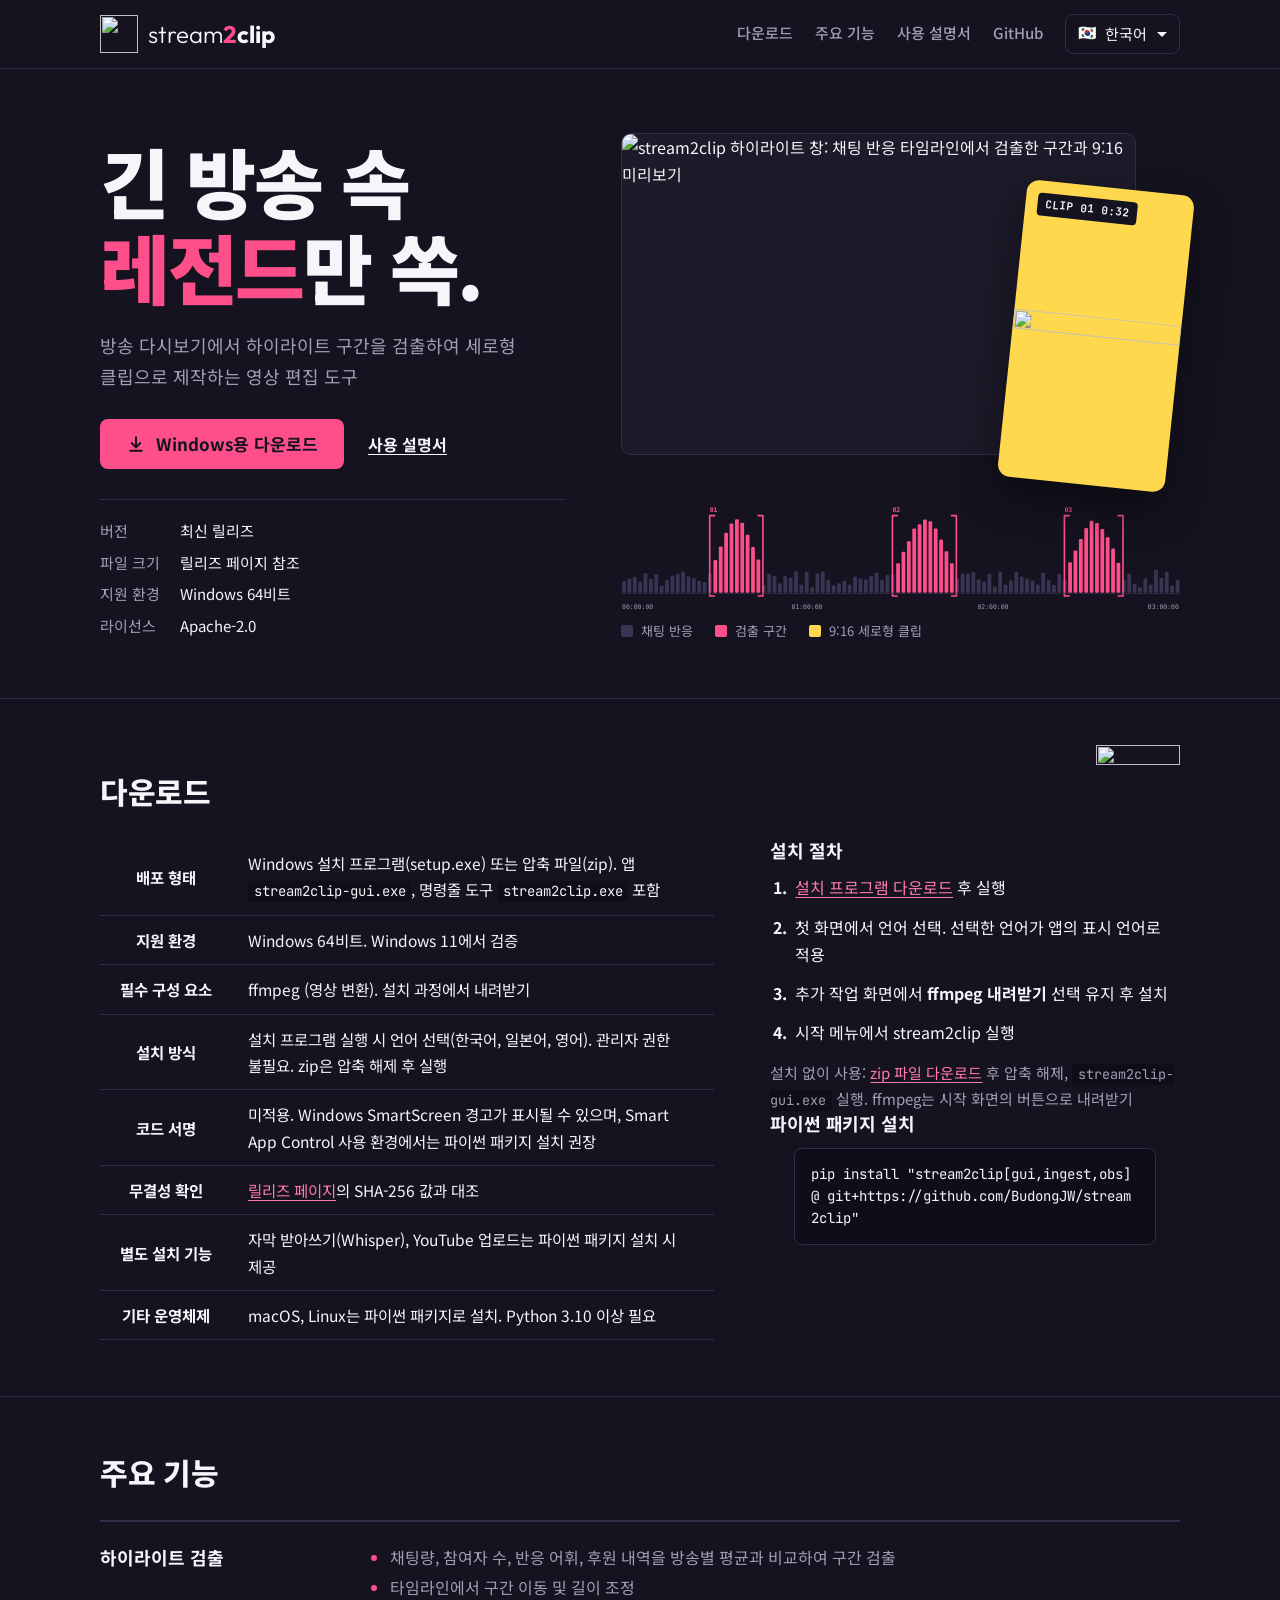
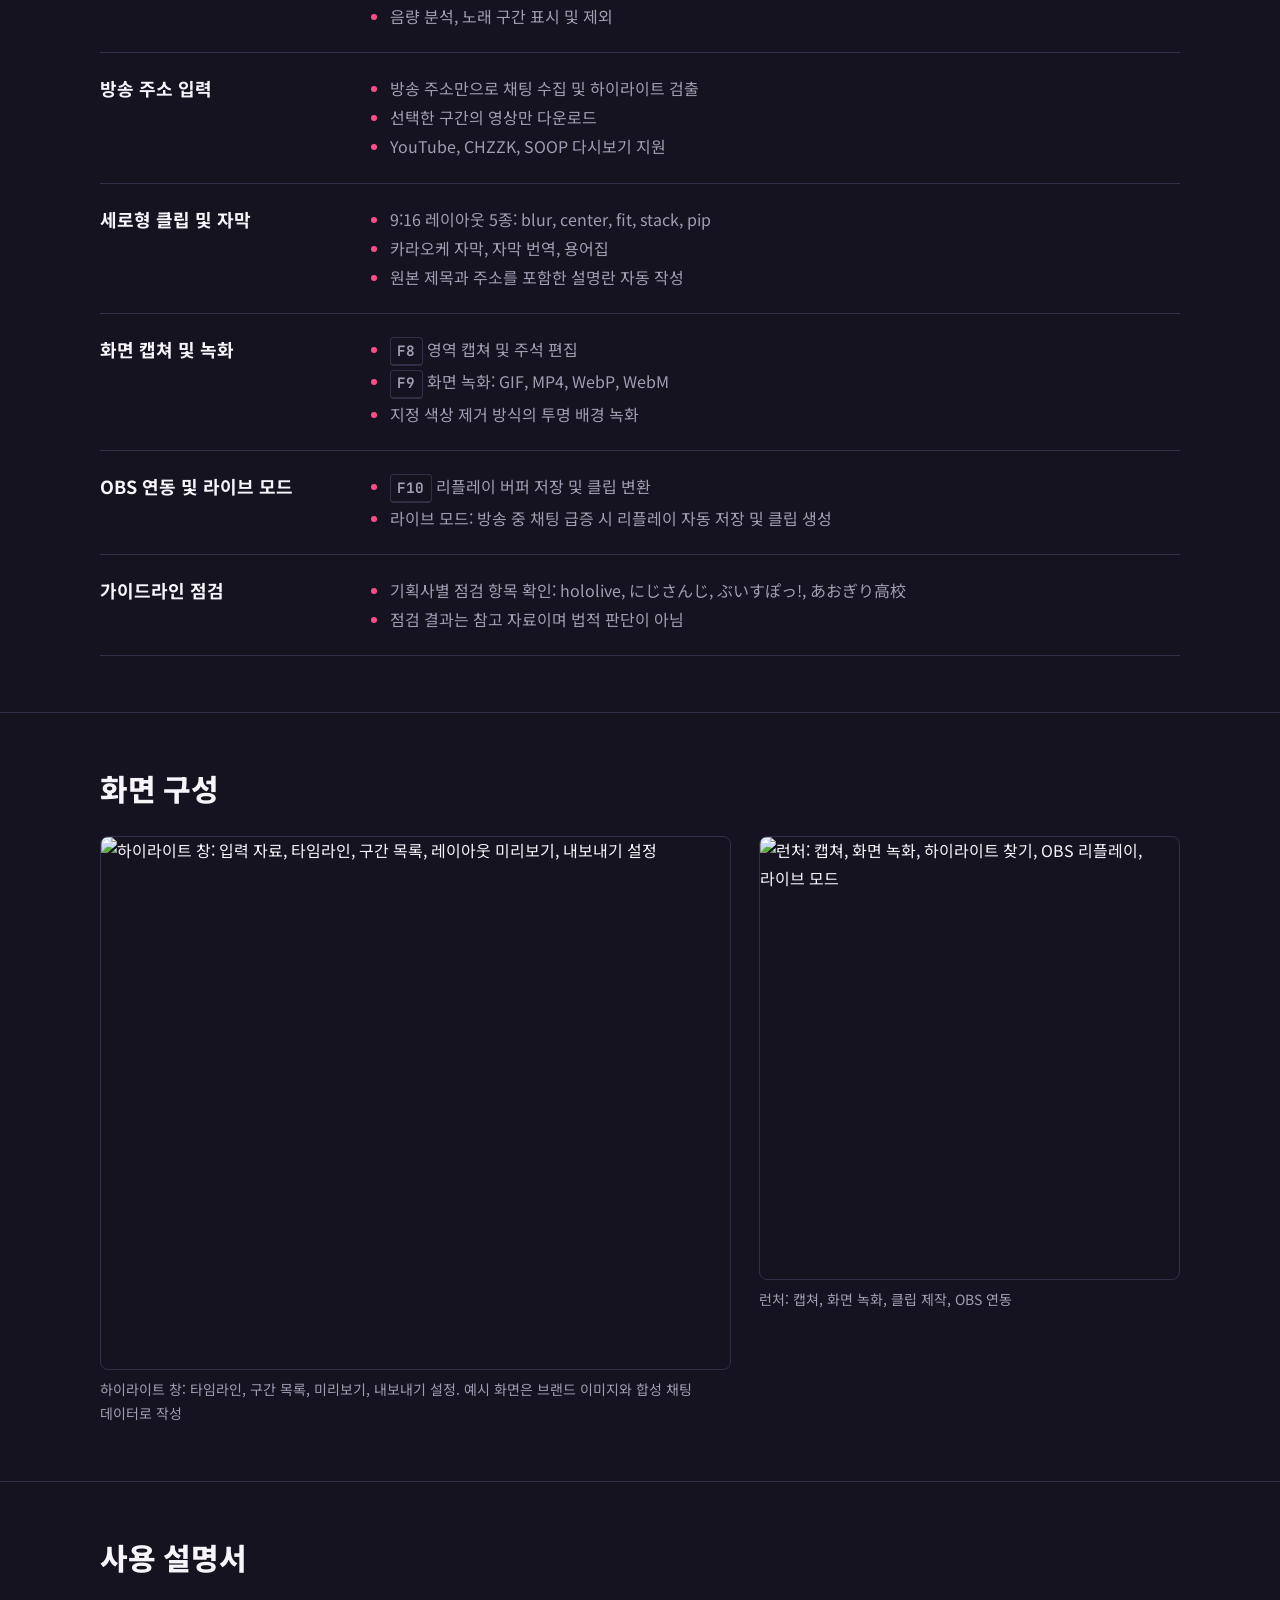
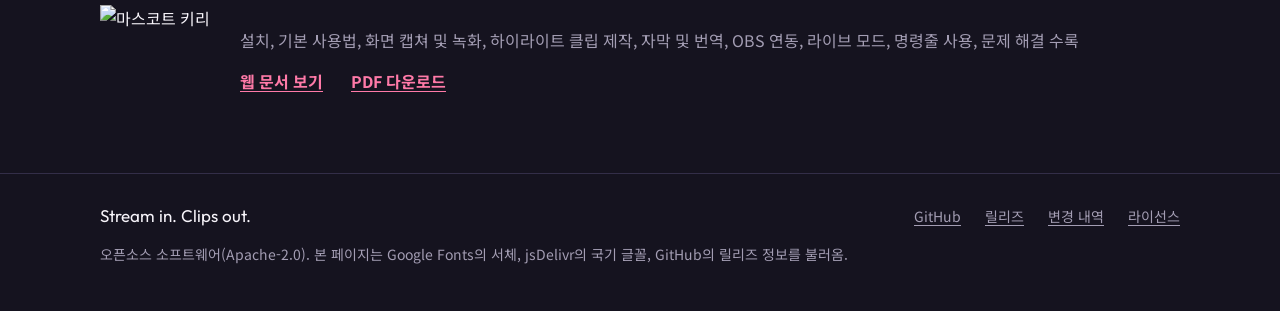
==== commit a73f5f09: "Add Kiri's turned and side views and use them where she looks at something Three new masters - turne" ====
--- a/site/index.html
+++ b/site/index.html
@@ -93,7 +93,7 @@
 
   <section class="block" id="download">
     <div class="wrap">
-      <h2>다운로드</h2>
+      <h2 class="peeked">다운로드<img class="peek" src="assets/kiri/kiri_turn_left_512.png" alt="" width="512" height="512" loading="lazy"></h2>
       <div class="split">
         <div class="tablewrap">
           <table>
@@ -199,7 +199,7 @@
     <div class="wrap">
       <h2>사용 설명서</h2>
       <div class="manual">
-        <img src="assets/kiri/kiri_wink_512.png" alt="마스코트 키리" width="512" height="512" loading="lazy">
+        <img src="assets/kiri/kiri_turn_right_512.png" alt="마스코트 키리" width="512" height="512" loading="lazy">
         <div>
           <p>설치, 기본 사용법, 화면 캡쳐 및 녹화, 하이라이트 클립 제작, 자막 및 번역, OBS 연동, 라이브 모드, 명령줄 사용, 문제 해결 수록</p>
           <ul class="links">
--- a/site/css/site.css
+++ b/site/css/site.css
@@ -147,6 +147,9 @@
 /* ---------------------------------------------------------------- home: sections */
 .block { padding: 56px 0; border-top: 1px solid var(--line); }
 .block h2 { font-size: 30px; font-weight: 800; margin: 0 0 28px; }
+/* The mascot at the far end of a heading, turned towards it. */
+.block h2.peeked { display: flex; align-items: flex-end; justify-content: space-between; gap: 16px; }
+.block h2.peeked .peek { width: 84px; height: auto; margin: -22px 0 -6px; }
 .block h3 { font-size: 18px; font-weight: 700; margin: 0 0 12px; }
 .split { display: grid; grid-template-columns: minmax(0, 3fr) minmax(0, 2fr); gap: 56px; align-items: start; }
 .procedure { margin: 0; padding-left: 1.3em; }
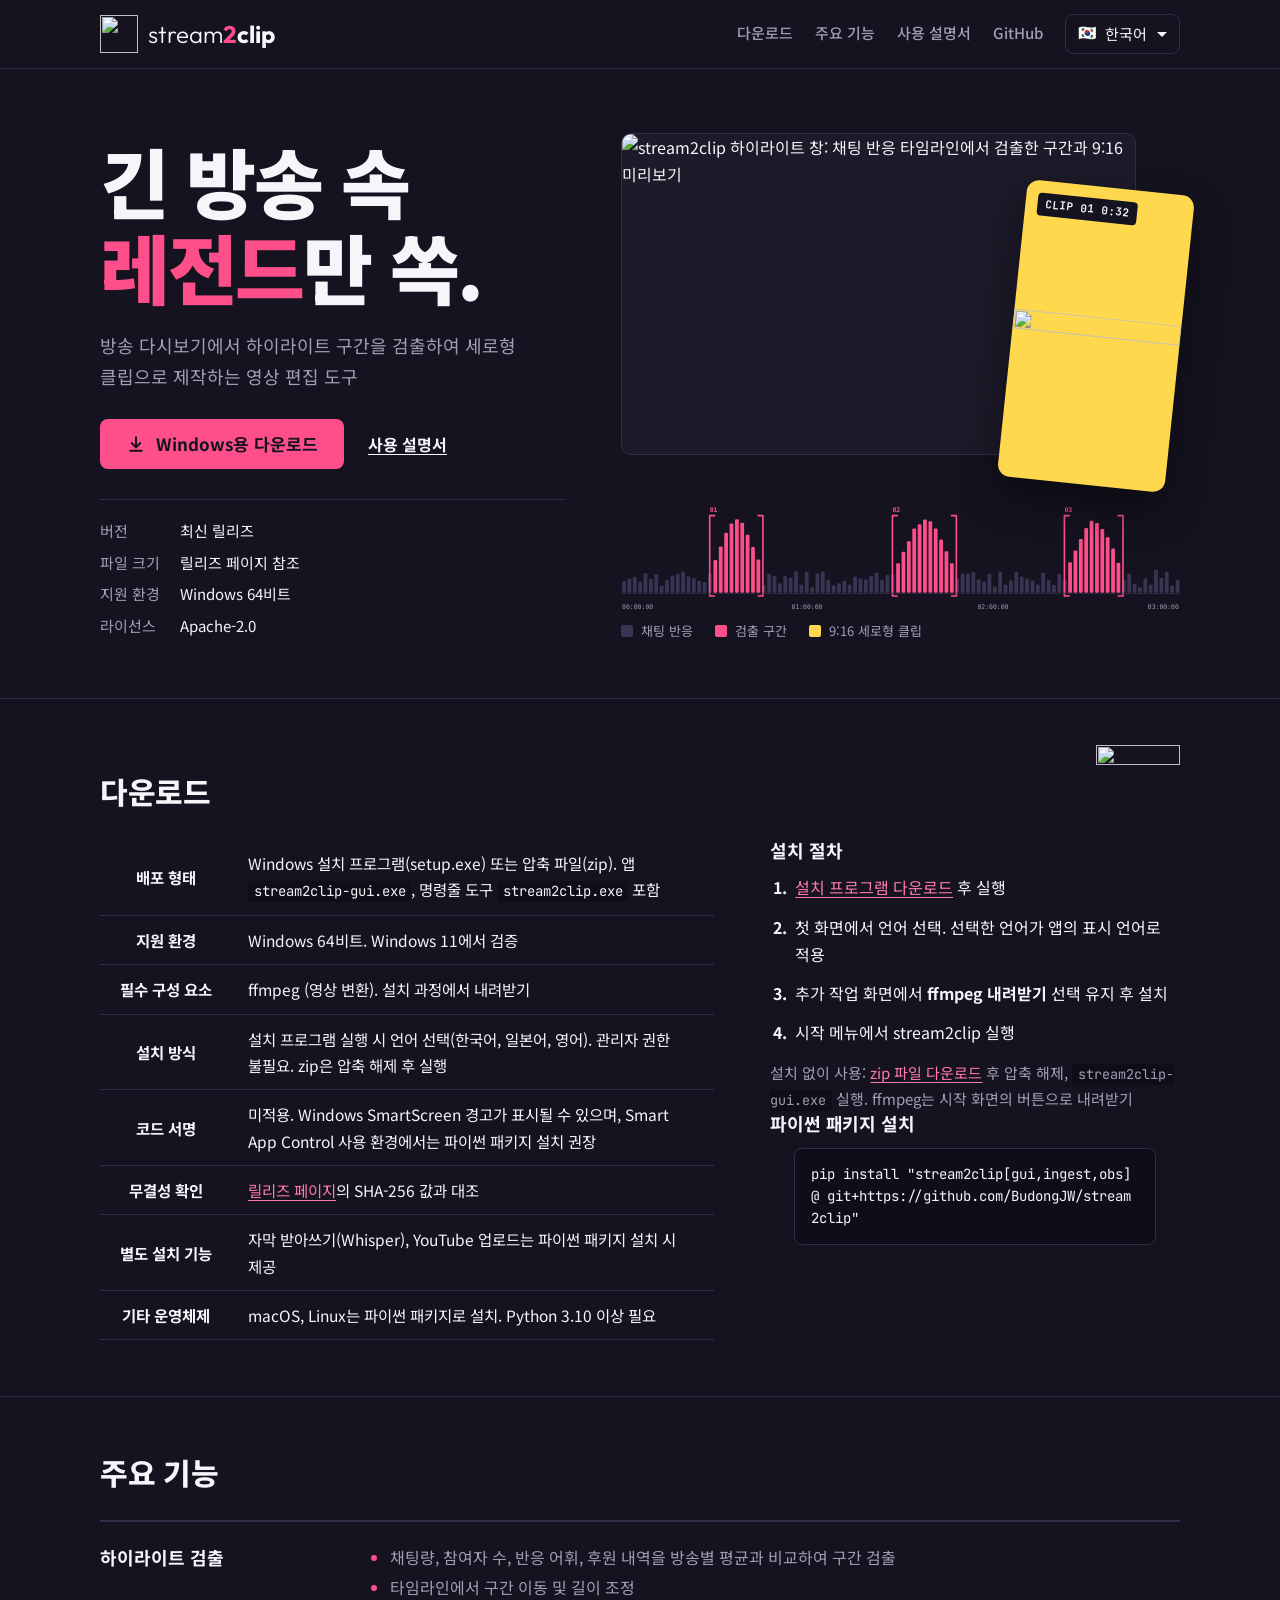
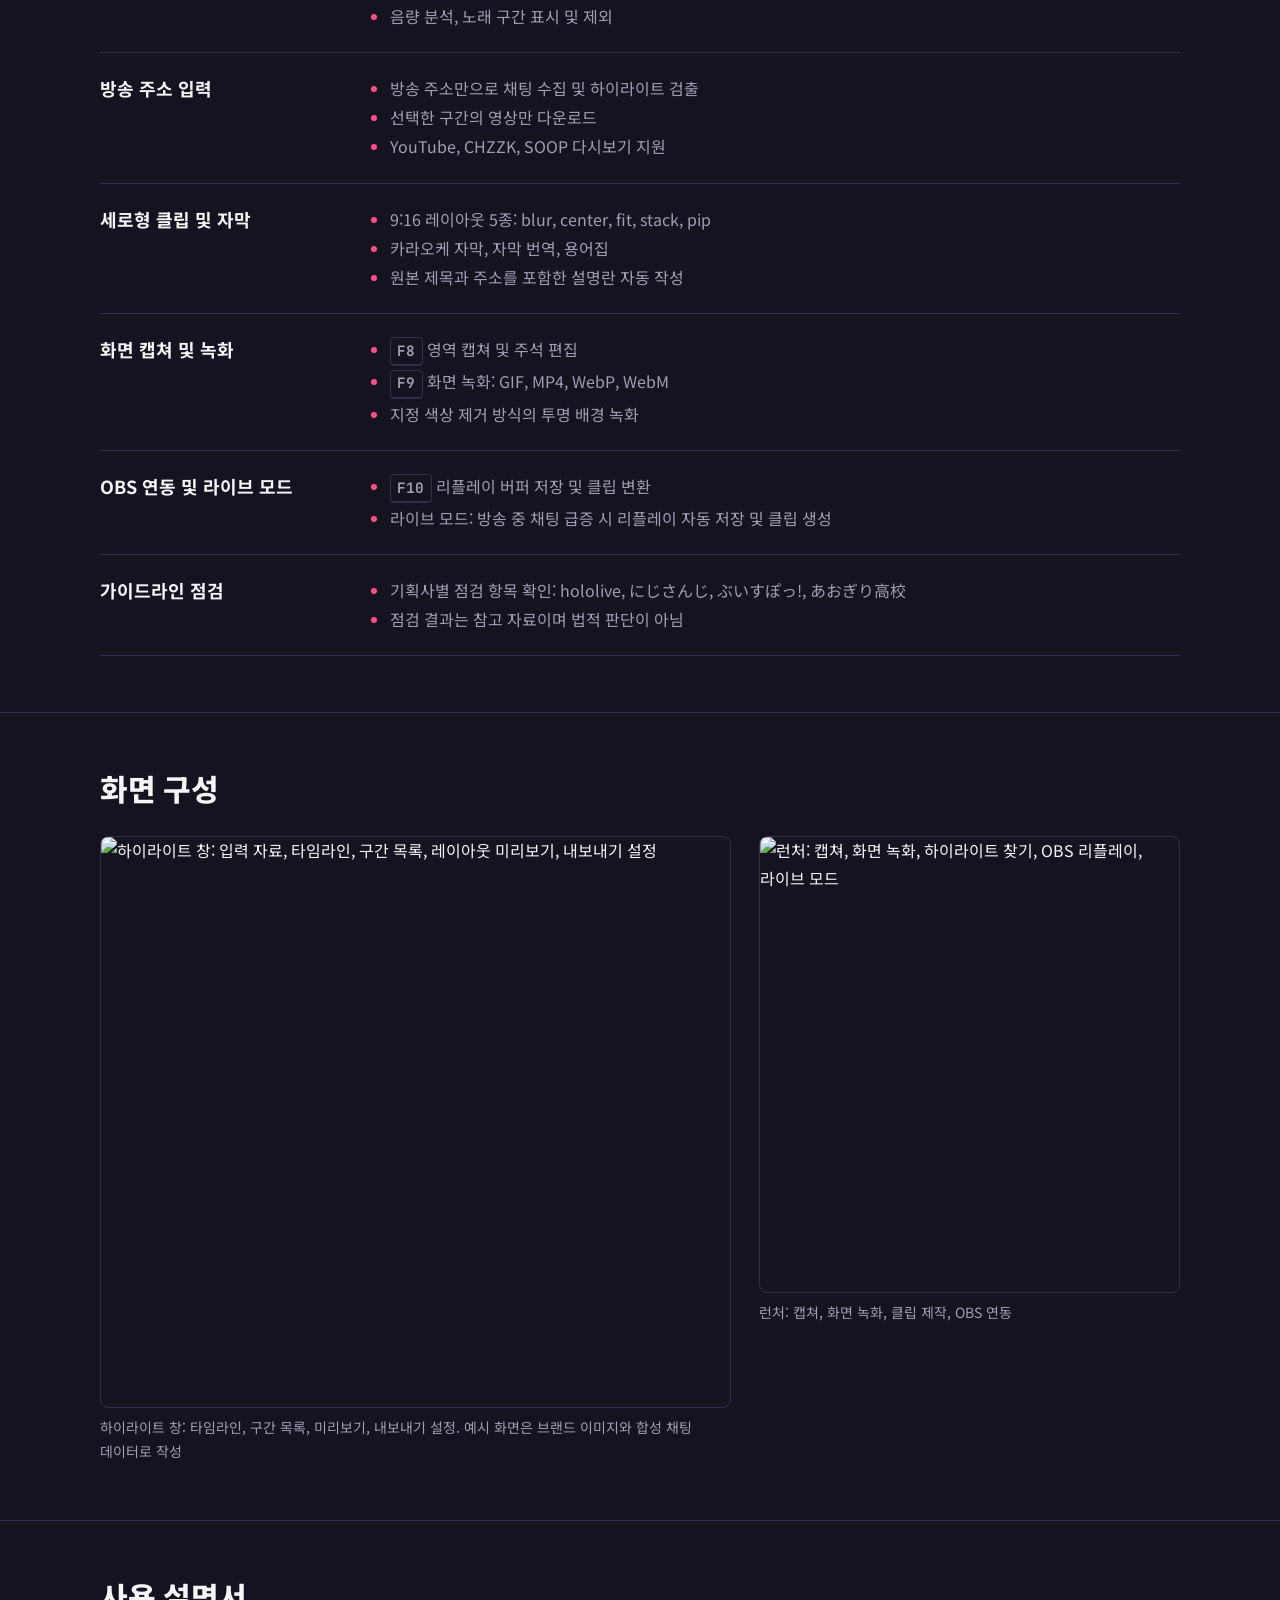
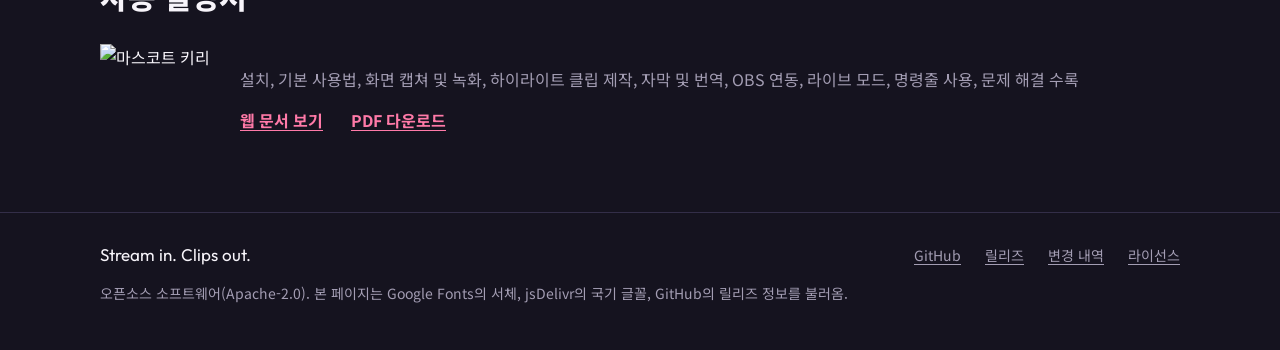
==== commit eb2dd47f: "Show the app at work on a demo stream; record two more real checks The README pictures showed the ap" ====
--- a/site/index.html
+++ b/site/index.html
@@ -72,7 +72,7 @@
       <div>
         <div class="stage">
           <div class="frame">
-            <img src="assets/shots/highlights_window.png" alt="stream2clip 하이라이트 창: 채팅 반응 타임라인에서 검출한 구간과 9:16 미리보기" width="1350" height="1140">
+            <img src="assets/shots/highlights_window.png" alt="stream2clip 하이라이트 창: 채팅 반응 타임라인에서 검출한 구간과 9:16 미리보기" width="1080" height="978">
           </div>
           <div class="clipcard" aria-hidden="true">
             <span class="time">CLIP 01 0:32</span>
@@ -184,11 +184,11 @@
       <h2>화면 구성</h2>
       <div class="shots">
         <figure>
-          <img src="assets/shots/highlights_window.png" alt="하이라이트 창: 입력 자료, 타임라인, 구간 목록, 레이아웃 미리보기, 내보내기 설정" width="1350" height="1140" loading="lazy">
+          <img src="assets/shots/highlights_window.png" alt="하이라이트 창: 입력 자료, 타임라인, 구간 목록, 레이아웃 미리보기, 내보내기 설정" width="1080" height="978" loading="lazy">
           <figcaption>하이라이트 창: 타임라인, 구간 목록, 미리보기, 내보내기 설정. 예시 화면은 브랜드 이미지와 합성 채팅 데이터로 작성</figcaption>
         </figure>
         <figure>
-          <img src="assets/shots/launcher.png" alt="런처: 캡쳐, 화면 녹화, 하이라이트 찾기, OBS 리플레이, 라이브 모드" width="979" height="1031" loading="lazy">
+          <img src="assets/shots/launcher.png" alt="런처: 캡쳐, 화면 녹화, 하이라이트 찾기, OBS 리플레이, 라이브 모드" width="788" height="856" loading="lazy">
           <figcaption>런처: 캡쳐, 화면 녹화, 클립 제작, OBS 연동</figcaption>
         </figure>
       </div>
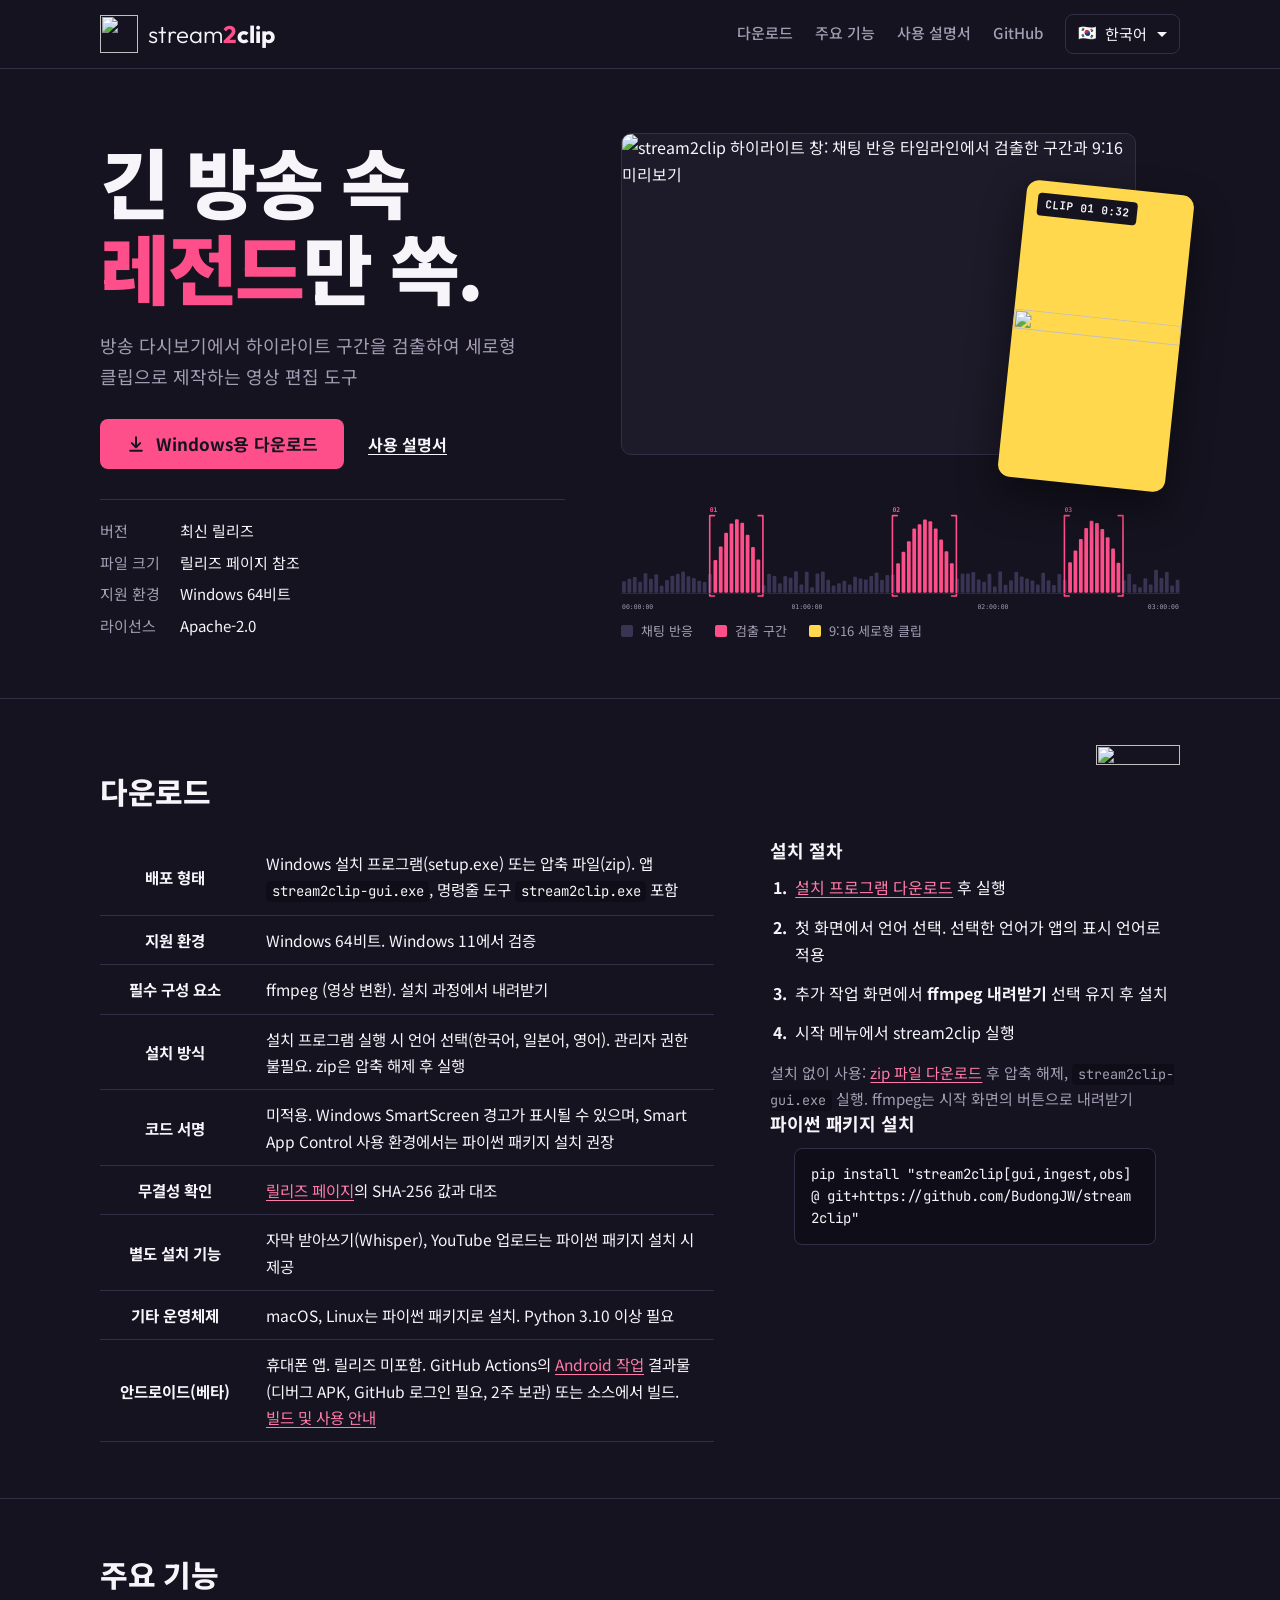
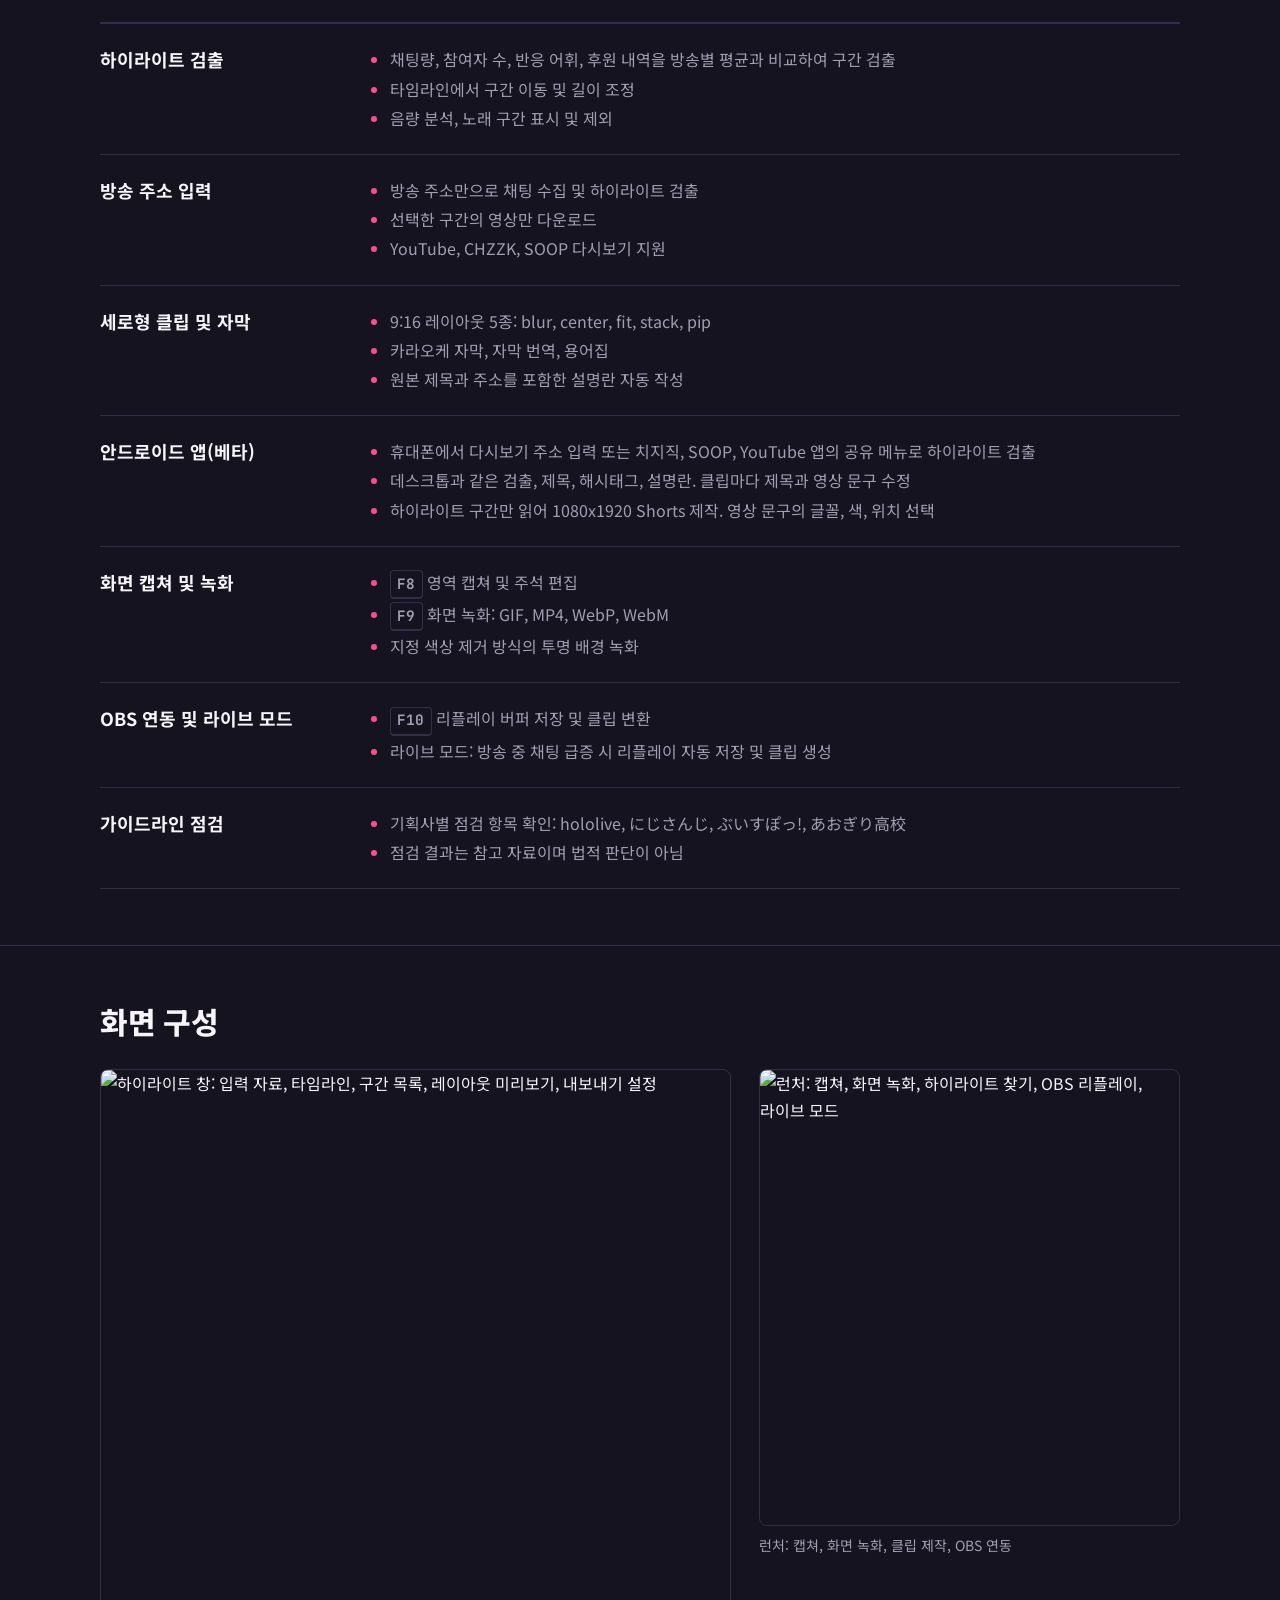
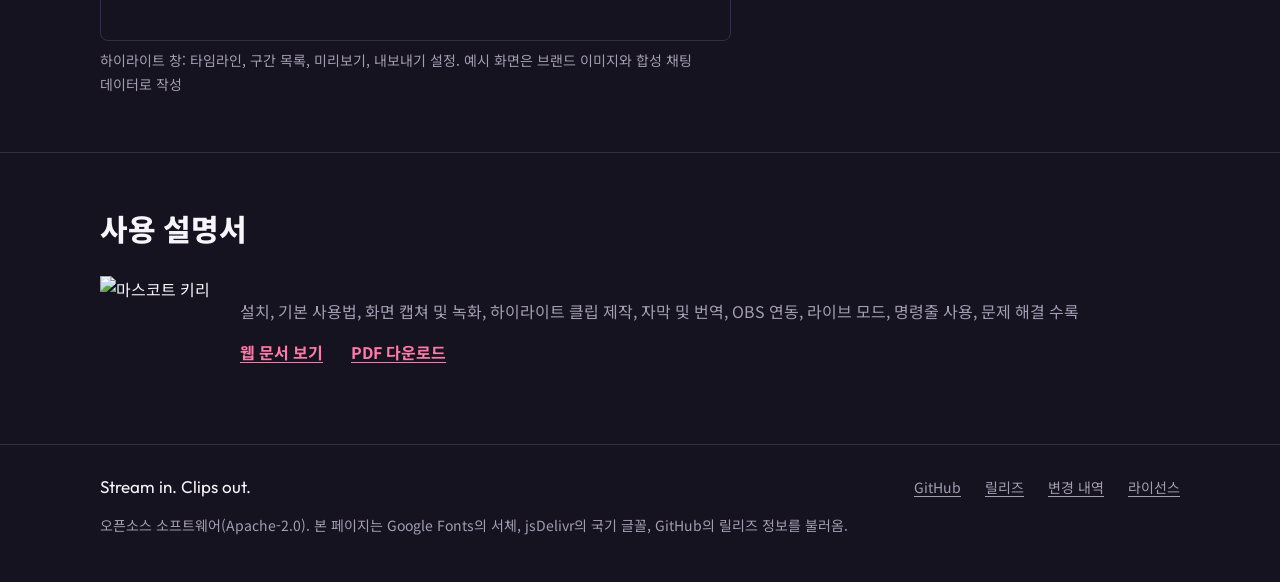
==== commit d77defd8: "Introduce the Android app at the top of the README and on the project site - README: an Android badg" ====
--- a/site/index.html
+++ b/site/index.html
@@ -106,6 +106,7 @@
               <tr><th scope="row">무결성 확인</th><td><a href="https://github.com/BudongJW/stream2clip/releases/latest">릴리즈 페이지</a>의 SHA-256 값과 대조</td></tr>
               <tr><th scope="row">별도 설치 기능</th><td>자막 받아쓰기(Whisper), YouTube 업로드는 파이썬 패키지 설치 시 제공</td></tr>
               <tr><th scope="row">기타 운영체제</th><td>macOS, Linux는 파이썬 패키지로 설치. Python 3.10 이상 필요</td></tr>
+              <tr><th scope="row">안드로이드(베타)</th><td>휴대폰 앱. 릴리즈 미포함. GitHub Actions의 <a href="https://github.com/BudongJW/stream2clip/actions/workflows/android.yml">Android 작업</a> 결과물(디버그 APK, GitHub 로그인 필요, 2주 보관) 또는 소스에서 빌드. <a href="https://github.com/BudongJW/stream2clip/blob/main/docs/ANDROID.md">빌드 및 사용 안내</a></td></tr>
             </tbody>
           </table>
         </div>
@@ -154,6 +155,14 @@
           </ul></dd>
         </div>
         <div>
+          <dt>안드로이드 앱(베타)</dt>
+          <dd><ul>
+            <li>휴대폰에서 다시보기 주소 입력 또는 치지직, SOOP, YouTube 앱의 공유 메뉴로 하이라이트 검출</li>
+            <li>데스크톱과 같은 검출, 제목, 해시태그, 설명란. 클립마다 제목과 영상 문구 수정</li>
+            <li>하이라이트 구간만 읽어 1080x1920 Shorts 제작. 영상 문구의 글꼴, 색, 위치 선택</li>
+          </ul></dd>
+        </div>
+        <div>
           <dt>화면 캡쳐 및 녹화</dt>
           <dd><ul>
             <li><kbd>F8</kbd> 영역 캡쳐 및 주석 편집</li>
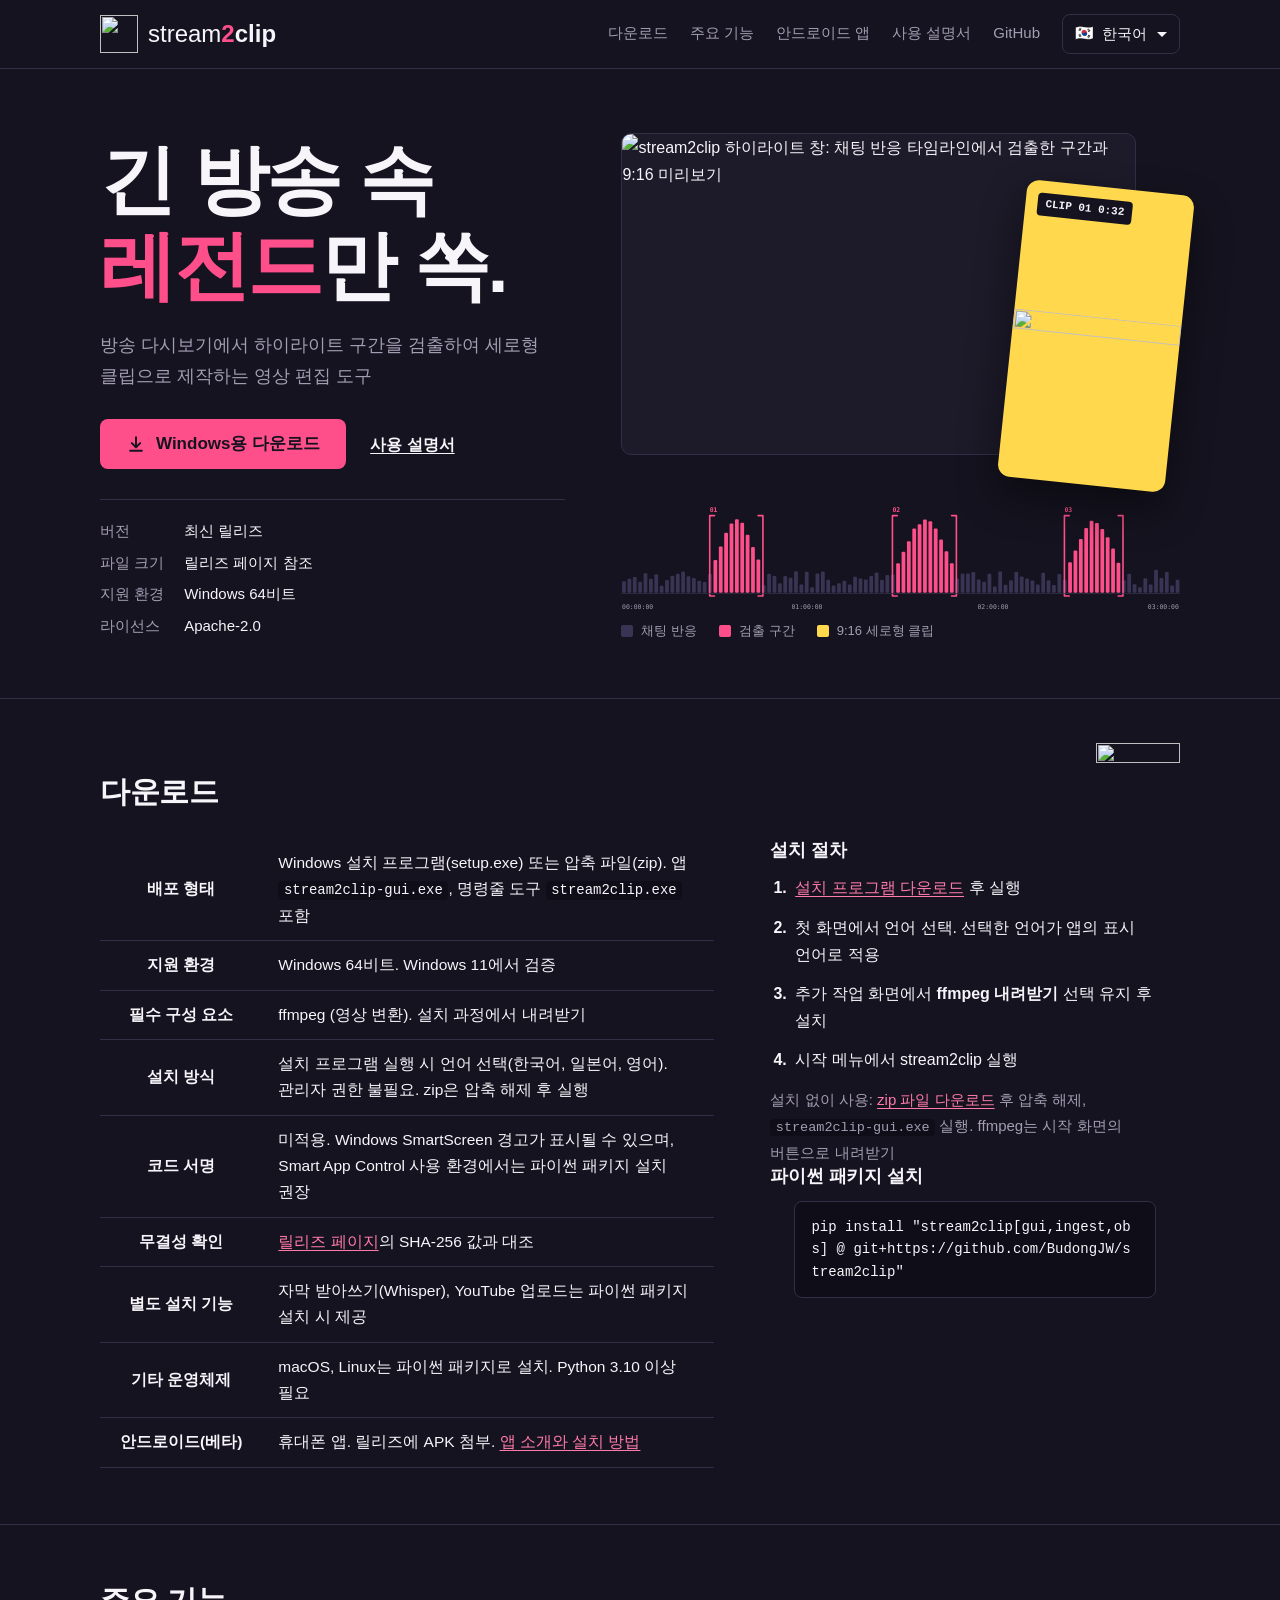
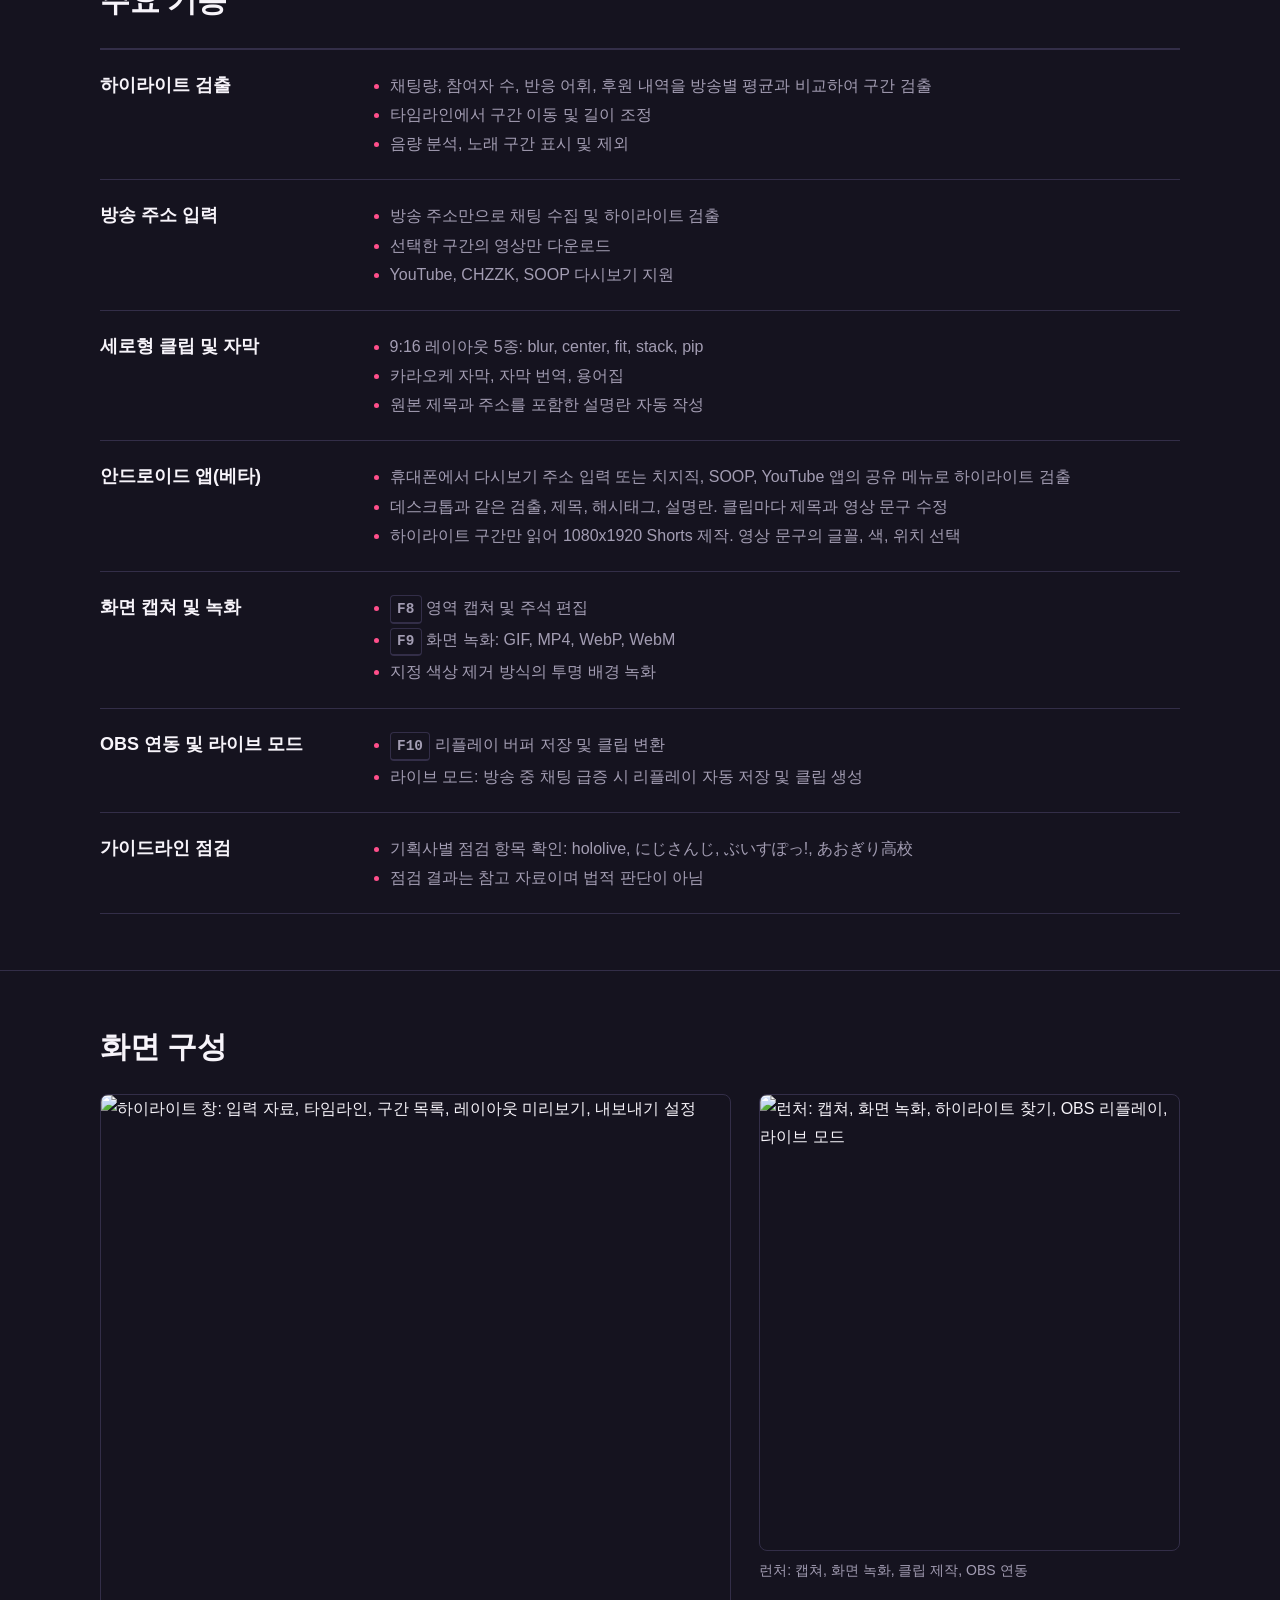
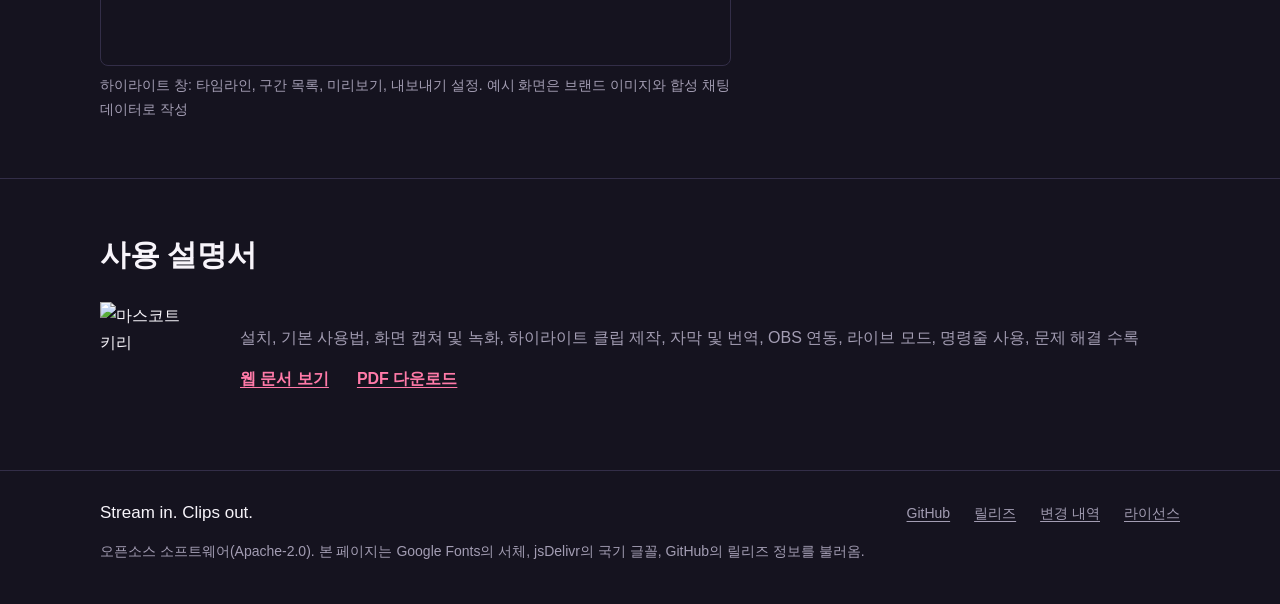
==== commit fb697051: "Add an Android app page with a signed APK in each release, and close the security gaps around it App" ====
--- a/site/index.html
+++ b/site/index.html
@@ -3,6 +3,7 @@
 <head>
 <meta charset="utf-8">
 <meta name="viewport" content="width=device-width, initial-scale=1">
+<meta http-equiv="Content-Security-Policy" content="default-src 'none'; script-src 'self'; style-src 'self' https://fonts.googleapis.com; font-src https://fonts.gstatic.com https://cdn.jsdelivr.net; img-src 'self'; connect-src https://api.github.com; base-uri 'none'; form-action 'none'">
 <title>stream2clip - 방송 하이라이트 클립 제작 도구</title>
 <meta name="description" content="방송 다시보기에서 하이라이트 구간을 검출하여 세로형 클립으로 제작하는 영상 편집 도구. Windows 실행 파일과 사용 설명서 제공.">
 <meta name="theme-color" content="#15131F">
@@ -34,6 +35,7 @@
     <nav class="nav" aria-label="주요 메뉴">
       <a href="#download">다운로드</a>
       <a href="#features">주요 기능</a>
+      <a href="app.html">안드로이드 앱</a>
       <a href="guide.html">사용 설명서</a>
       <a href="https://github.com/BudongJW/stream2clip">GitHub</a>
       <details class="lang">
@@ -106,7 +108,7 @@
               <tr><th scope="row">무결성 확인</th><td><a href="https://github.com/BudongJW/stream2clip/releases/latest">릴리즈 페이지</a>의 SHA-256 값과 대조</td></tr>
               <tr><th scope="row">별도 설치 기능</th><td>자막 받아쓰기(Whisper), YouTube 업로드는 파이썬 패키지 설치 시 제공</td></tr>
               <tr><th scope="row">기타 운영체제</th><td>macOS, Linux는 파이썬 패키지로 설치. Python 3.10 이상 필요</td></tr>
-              <tr><th scope="row">안드로이드(베타)</th><td>휴대폰 앱. 릴리즈 미포함. GitHub Actions의 <a href="https://github.com/BudongJW/stream2clip/actions/workflows/android.yml">Android 작업</a> 결과물(디버그 APK, GitHub 로그인 필요, 2주 보관) 또는 소스에서 빌드. <a href="https://github.com/BudongJW/stream2clip/blob/main/docs/ANDROID.md">빌드 및 사용 안내</a></td></tr>
+              <tr><th scope="row">안드로이드(베타)</th><td>휴대폰 앱. 릴리즈에 APK 첨부. <a href="app.html">앱 소개와 설치 방법</a></td></tr>
             </tbody>
           </table>
         </div>
--- a/site/css/site.css
+++ b/site/css/site.css
@@ -179,6 +179,39 @@
 footer .links { display: flex; flex-wrap: wrap; gap: 8px 24px; }
 footer p { flex-basis: 100%; margin: 4px 0 0; }
 
+/* ---------------------------------------------------------------- app page: real screens in phone frames */
+.app-hero { padding: 64px 0 48px; overflow: hidden; }
+.app-hero .wrap { display: grid; grid-template-columns: minmax(0, 6fr) minmax(0, 5fr); gap: 48px; align-items: center; }
+.app-hero h1 { font-size: clamp(38px, 5.2vw, 64px); line-height: 1.16; letter-spacing: -.03em; font-weight: 900; margin: 0 0 20px; }
+.app-hero h1 em, .step h2 em { font-style: normal; color: var(--pink); }
+.appname { display: flex; flex-wrap: wrap; align-items: center; gap: 12px; margin: 0 0 24px; font-weight: 700; font-size: 17px; }
+.appname img { width: 56px; height: 56px; border-radius: 14px; }
+.beta { padding: 2px 10px; border: 1px solid var(--pink); border-radius: 999px; color: var(--pink); font-size: 13px; line-height: 1.6; }
+
+.phone { width: 260px; margin: 0; padding: 8px; border-radius: 36px; background: #0B0A10; border: 1px solid var(--border); box-shadow: 0 24px 50px rgba(0, 0, 0, .45); }
+.phone img { width: 100%; border: 0; border-radius: 28px; }
+.phones { position: relative; display: flex; justify-content: center; align-items: flex-start; padding: 8px 0 40px; }
+.phones .phone { width: 47%; max-width: 250px; flex: none; }
+.phones .back { transform: rotate(-5deg) translateY(36px); margin-right: -12%; }
+.phones .front { transform: rotate(4deg); position: relative; z-index: 1; }
+.phones .kiri { position: absolute; z-index: 2; width: 26%; max-width: 130px; right: 0; bottom: 0; }
+
+.step { padding: 72px 0; border-top: 1px solid var(--line); }
+.step .wrap { display: grid; grid-template-columns: minmax(0, 1fr) 280px; gap: 72px; align-items: center; }
+.step.flip .wrap { grid-template-columns: 280px minmax(0, 1fr); }
+.step.flip .phone { order: -1; }
+.step .phone { width: 100%; }
+.tag { display: inline-block; margin: 0 0 16px; padding: 4px 12px; border-radius: 6px; background: var(--surface); border: 1px solid var(--line); color: var(--highlight); font-size: 14px; font-weight: 700; }
+.step h2 { font-size: clamp(28px, 3.6vw, 42px); line-height: 1.25; letter-spacing: -.02em; font-weight: 900; margin: 0 0 18px; }
+.step p:not(.tag) { margin: 0 0 18px; max-width: 32em; font-size: 17px; color: var(--soft); }
+
+.cta { padding: 72px 0 80px; border-top: 1px solid var(--line); text-align: center; }
+.cta img { width: 96px; height: 96px; margin: 0 auto 18px; border-radius: 24px; }
+.cta h2 { font-size: 28px; font-weight: 800; margin: 0 0 6px; }
+.cta p { margin: 0 0 24px; color: var(--soft); }
+.cta .text { display: block; margin-top: 16px; color: var(--fg); font-weight: 700; }
+.getbar { display: none; }
+
 /* ---------------------------------------------------------------- manual */
 .dochead { padding: 40px 0 20px; border-bottom: 3px solid var(--pink); }
 .dochead h1 { font-size: clamp(32px, 4.4vw, 46px); font-weight: 900; letter-spacing: -.02em; margin: 0 0 14px; }
@@ -219,6 +252,13 @@
   .doc { grid-template-columns: 1fr; gap: 28px; padding-top: 24px; }
   .toc { position: static; max-height: none; padding-bottom: 20px; border-bottom: 1px solid var(--line); }
   .toc ol { columns: 2; column-gap: 32px; }
+  .app-hero { padding-top: 40px; }
+  .app-hero .wrap { grid-template-columns: 1fr; gap: 32px; }
+  .phones { max-width: 460px; margin-inline: auto; }
+  .step { padding: 52px 0; }
+  .step .wrap, .step.flip .wrap { grid-template-columns: 1fr; gap: 32px; }
+  .step.flip .phone { order: 0; }
+  .step .phone { width: 240px; margin-inline: auto; }
 }
 @media (max-width: 560px) {
   .wrap { width: min(var(--wrap), 100% - 32px); }
@@ -234,6 +274,11 @@
   .block { padding: 44px 0; }
   th, td { padding: 10px 10px; }
   tbody th { white-space: normal; width: 34%; padding-inline: 8px; }
+  .phone { padding: 6px; border-radius: 28px; }
+  .phone img { border-radius: 22px; }
+  /* On a phone the download stays at hand: a bar at the bottom of the screen, the page padded above it. */
+  .getbar { display: block; position: fixed; left: 0; right: 0; bottom: 0; z-index: 10; padding: 10px 16px calc(10px + env(safe-area-inset-bottom)); background: var(--ink); border-top: 1px solid var(--line); }
+  .has-getbar { padding-bottom: 76px; }
 }
 
 /* ---------------------------------------------------------------- print: the manual as a PDF */
